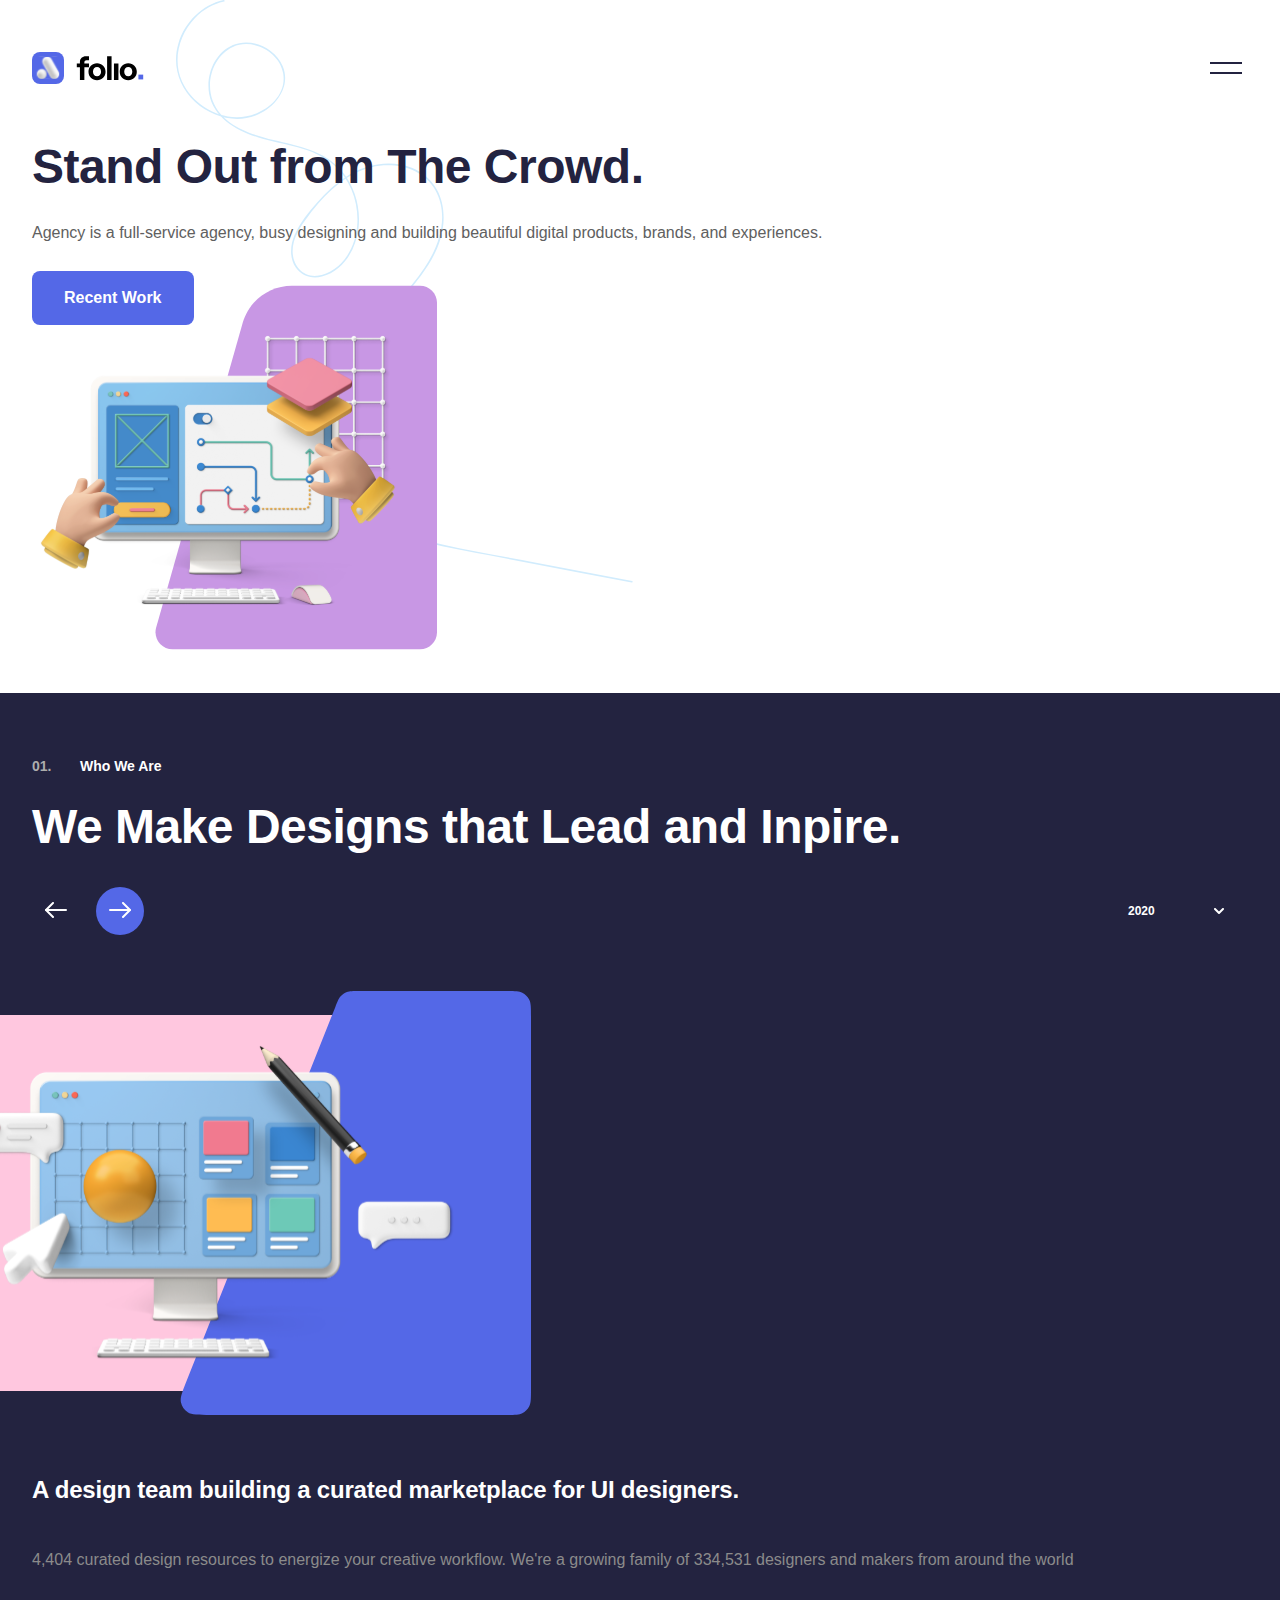
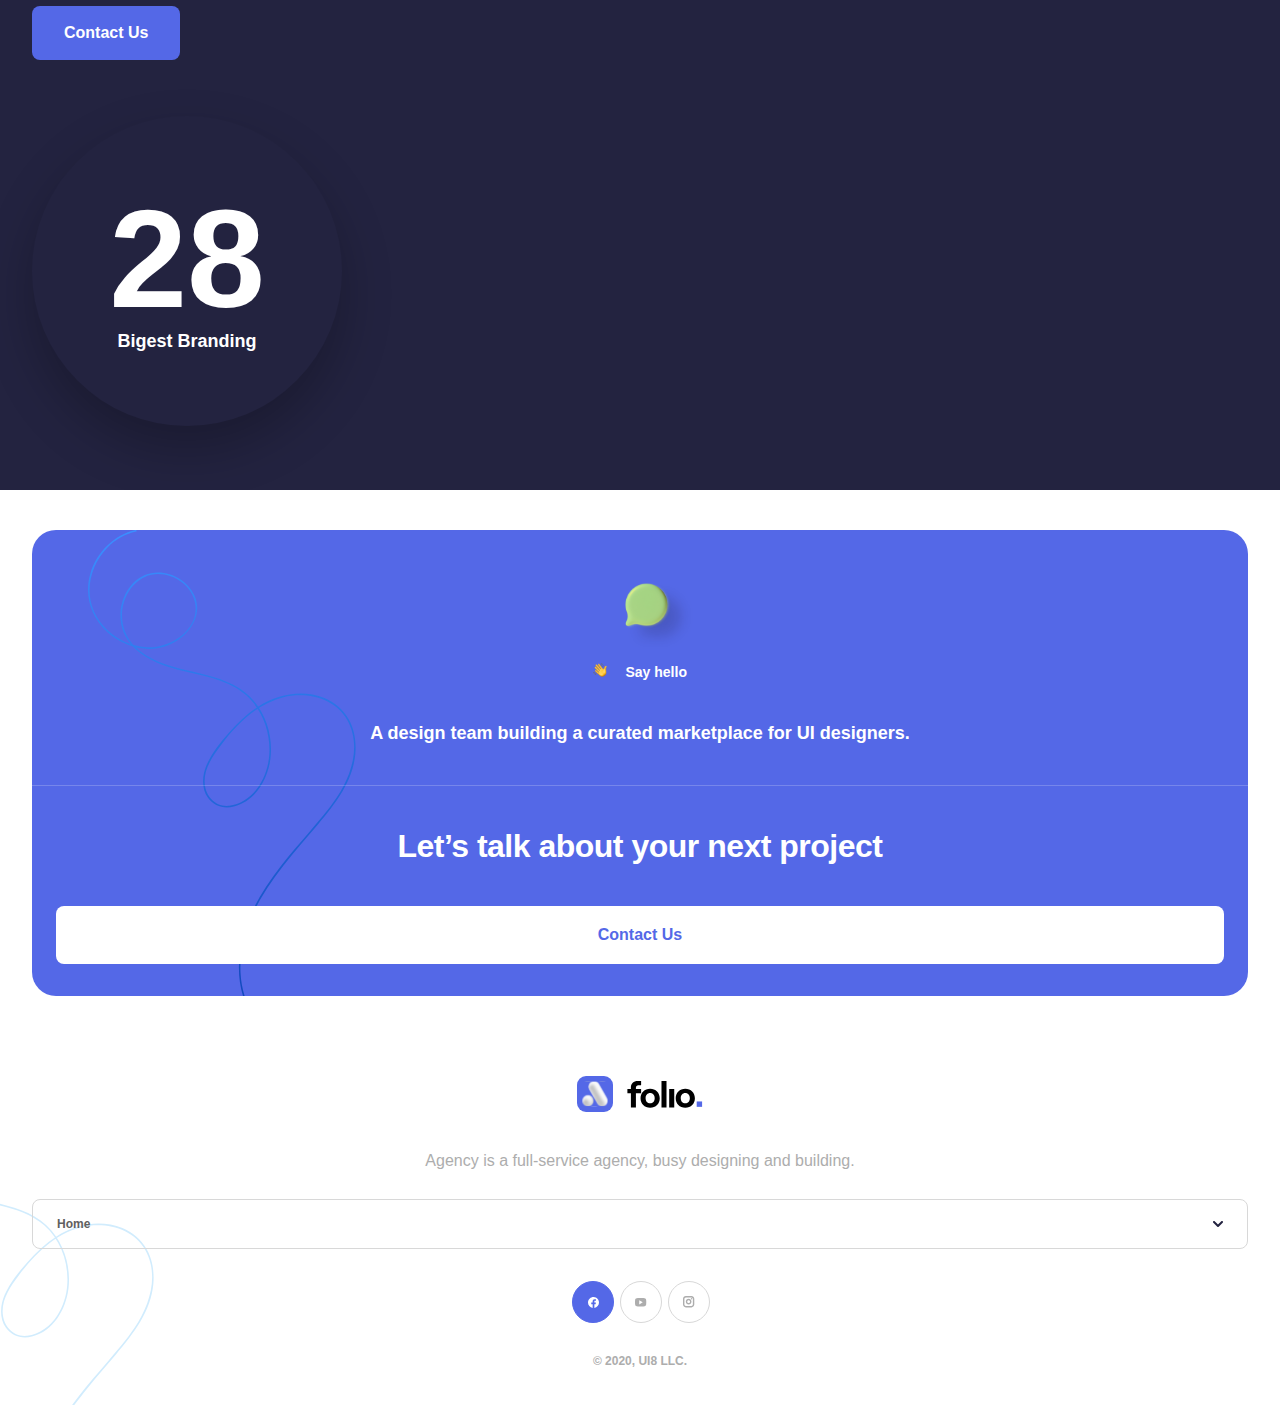
==== index.html @ a5c80059 "add navigation to page work" ====
<!DOCTYPE html>
<html lang="pt-br">
<head>
  <meta charset="UTF-8">
  <meta http-equiv="X-UA-Compatible" content="IE=edge">
  <meta name="viewport" content="width=device-width, initial-scale=1.0">

  <!-- Font -->
  <link rel="stylesheet" href="https://fonts.cdnfonts.com/css/sf-pro-display">

  <title>Folio Agency</title>
  <link rel="shortcut icon" href="./imgs/favicon.png" type="image/x-icon">

  <!-- Styles -->
  <link rel="stylesheet" href="./styles/reset.css">
  <link rel="stylesheet" href="./styles/styles.css">
</head>
<body>
  <section class="hero">
    <header class="header">
      <a href="./" class="header__link">
        <img src="./imgs/logo-light-mode.svg" alt="Logo Folio Agency" class="header__logo">
      </a>
      <button type="button" class="header__button js-toggle-menu-button">
        <img src="./imgs/menu.svg" alt="Menu icon" class="header__icon header__icon--hamburger">
      </button>
    </header>

    <nav class="menu js-menu">
      <header class="header">
        <a href="./" class="header__link">
          <img src="./imgs/logo-dark-mode.svg" alt="Logo Folio Agency Dark Mode" class="header__logo">
        </a>
        <button type="button" class="header__button js-toggle-menu-button">
          <img src="./imgs/close.svg" alt="Close menu" class="header__icon header__icon--close">
        </button>
      </header>

      <ul class="menu__list">
        <li class="menu__item"><a href="./work.html" class="menu__link menu__link--active">Work</a></li>
        <li class="menu__item"><a href="./about.html" class="menu__link">About</a></li>
        <li class="menu__item"><a href="#" class="menu__link">Services</a></li>
        <li class="menu__item"><a href="./cta.html" class="menu__link">Jobs</a></li>
      </ul>

      <ul class="social-media social-media--menu">
        <li class="social-media__item social-media__item--menu social-media--facebook">
          <a href="https://pt-br.facebook.com/" class="social-media__link">
            <img src="./imgs/facebook.svg" alt="Facebook" class="social-media__image">
          </a>
        </li>
        <li class="social-media__item social-media__item--menu social-media--youtube">
          <a href="https://www.youtube.com/" class="social-media__link">
            <img src="./imgs/youtube.svg" alt="Youtube" class="social-media__image">
          </a>
        </li>
        <li class="social-media__item social-media__item--menu social-media--instagram">
          <a href="https://www.instagram.com/" class="social-media__link">
            <img src="./imgs/instagram.svg" alt="Instagram" class="social-media__image">
          </a>
        </li>
      </ul>
    </nav>

    <div class="container">
      <h1 class="summary__title">Stand Out from The Crowd.</h1>

      <p class="summary__text mb-24">Agency is a full-service agency, busy designing and building beautiful digital products, brands, and experiences.</p>

      <a href="#" class="button">Recent Work</a>
    </div>

    <img src="./imgs/hero-graphic.svg" alt="Hero Graphic" class="hero__image">
  </section>

  <section class="about">
    <div class="container">
      <div class="summary__tag">
        <span class="summary__tag-number summary__tag-number--dark-mode">01.</span>
        <span class="summary__tag-text summary__tag-text--dark-mode">Who We Are</span>
      </div>

      <div class="summary__title summary__title--dark-mode mb-32">We Make Designs that Lead and Inpire.</div>

      <div class="about__navigation">
        <button class="about__button about__button--transparent">
          <img src="./imgs/arrow-left.svg" alt="Previous" class="about__button-img">
        </button>
        <button class="about__button about__button--primary">
          <img src="./imgs/arrow-right.svg" alt="Next" class="about__button-img">
        </button>

        <div class="select select--about">
          <span class="select__label select__label--about">2020</span>
          <img src="./imgs/dropdown.svg" alt="Dropdown" class="select__icon">
        </div>
      </div>
    </div>

    <img src="./imgs/who-we-are.svg" alt="Who We Are" class="about__image">

    <div class="container">
      <h6 class="about__heading">A design team building a curated marketplace for UI designers.</h6>

      <p class="about__text">4,404 curated design resources to energize your creative workflow. We're a growing family of 334,531 designers and makers from around the world</p>

      <a href="#" class="button">Contact Us</a>

      <div class="about__branding">
        <p class="about__branding-number">28</p>
        <p class="about__branding-text">Bigest Branding</p>
      </div>
    </div>
  </section>

  <footer class="footer">
    <div class="footer__card">
      <img src="./imgs/speech-bubble.svg" alt="Speech baloon" class="footer__speech">

      <p class="footer__greeting">
        <img src="./imgs/wave-hand.svg" alt="Say hello" class="footer__greeting-img">
        <span class="footer__greeting-text">Say hello</span>
      </p>

      <p class="footer__info">A design team building a curated marketplace for UI designers.</p>

      <h2 class="footer__invite">Let’s talk about your next project</h2>

      <div class="footer__card-container">
        <a href="#" class="footer__button">Contact Us</a>
      </div>
    </div>

    <div class="footer__container">
      <img src="./imgs/logo-light-mode.svg" alt="Logo Folio Agency" class="footer__image">

      <p class="footer__text">Agency is a full-service agency, busy designing and building.</p>

      <div class="select">
        <span class="select__label">Home</span>
        <img src="./imgs/dropdown-dark.svg" alt="Dropdown" class="select__icon">
      </div>

      <ul class="social-media social-media--footer">
        <li class="social-media__item social-media__item--footer social-media--facebook">
          <a href="https://pt-br.facebook.com/" class="social-media__link social-media__link--primary">
            <img src="./imgs/facebook.svg" alt="Facebook" class="social-media__image">
          </a>
        </li>
        <li class="social-media__item social-media__item--footer social-media--youtube">
          <a href="https://www.youtube.com/" class="social-media__link">
            <img src="./imgs/youtube.svg" alt="Youtube" class="social-media__image">
          </a>
        </li>
        <li class="social-media__item social-media__item--footer social-media--instagram">
          <a href="https://www.instagram.com/" class="social-media__link">
            <img src="./imgs/instagram.svg" alt="Instagram" class="social-media__image">
          </a>
        </li>
      </ul>
    </div>

    <p class="footer__copyright">© 2020, UI8 LLC.</p>
  </footer>

  <script src="./js/index.js"></script>
</body>
</html>
---- styles/styles.css ----
html {
  box-sizing: border-box;
}

body {
  font-family: "SF Pro Display", sans-serif;
}

.header {
  display: flex;
  justify-content: space-between;
  align-items: center;
  padding: 52px 32px;
}
.header__logo {
  height: 32px;
  cursor: pointer;
}
.header__button {
  background-color: transparent;
  border: none;
}
.header__icon {
  cursor: pointer;
}
.header__icon--hamburger {
  width: 32px;
}
.header__icon--close {
  width: 24px;
}

.menu {
  position: fixed;
  top: 0;
  left: -100vw;
  z-index: 100;
  width: 100%;
  min-height: 100vh;
  background-color: #232340;
  background-image: url(../../imgs/line-menu.svg);
  background-repeat: no-repeat;
  background-position-x: 94px;
}
.menu--active {
  left: 0;
}
.menu__list {
  margin: 138px 32px 0;
}
.menu__item {
  margin-bottom: 40px;
}
.menu__item:last-of-type {
  margin-bottom: 0;
}
.menu__link {
  font-style: normal;
  font-weight: 700;
  font-size: 2rem;
  line-height: 2.5rem;
  letter-spacing: -0.03125rem;
  color: #595976;
  text-decoration: none;
}
.menu__link--active {
  color: #FFFFFF;
}

.hero {
  background-image: url(../../imgs/line.svg);
  background-repeat: no-repeat;
  background-position-x: 176px;
  overflow-x: hidden;
}
.hero__image {
  position: relative;
  top: -40px;
  left: 40px;
}

.about {
  background-color: #232340;
  overflow-x: hidden;
  padding: 64px 0;
}
.about__navigation {
  display: grid;
  grid-template-columns: 48px 48px 1fr;
  align-items: center;
  gap: 16px;
}
.about__button {
  border: none;
  border-radius: 50%;
  height: 48px;
  width: 48px;
}
.about__button--transparent {
  background-color: transparent;
}
.about__button--primary {
  background-color: #5468E7;
}
.about__image {
  position: relative;
  top: 0;
  left: -115px;
  height: 424px;
  margin: 56px 0;
}
.about__heading {
  font-style: normal;
  font-weight: 700;
  font-size: 1.5rem;
  line-height: 2rem;
  letter-spacing: -0.0125rem;
  color: #FFFFFF;
  margin-bottom: 40px;
}
.about__text {
  font-style: normal;
  font-weight: 400;
  font-size: 1rem;
  line-height: 1.75rem;
  color: #8B8B8B;
  margin-bottom: 32px;
}
.about__branding {
  display: flex;
  flex-direction: column;
  align-items: center;
  justify-content: center;
  width: 310px;
  height: 310px;
  box-shadow: 0px 23px 51px rgba(0, 0, 0, 0.242297);
  border-radius: 50%;
  margin-top: 56px;
}
.about__branding-number {
  color: #FFFFFF;
  font-size: 8.75rem;
  font-weight: 600;
}
.about__branding-text {
  font-style: normal;
  font-weight: 600;
  font-size: 1.125rem;
  line-height: 1.5rem;
  color: #FFFFFF;
}

.select {
  padding: 16px 24px;
  display: flex;
  justify-content: space-between;
  background-color: transparent;
  border-radius: 8px;
  border: 1px solid #D8D8D8;
}
.select--about {
  justify-self: end;
  border: none;
  width: 144px;
  box-sizing: border-box;
}
.select__label {
  font-style: normal;
  font-weight: 600;
  font-size: 0.75rem;
  line-height: 1rem;
  color: #606060;
}
.select__label--about {
  color: #FFFFFF;
}
.select__icon {
  width: 0.625rem;
}

.button {
  font-style: normal;
  font-weight: 700;
  font-size: 1rem;
  line-height: 1.375rem;
  color: #FFFFFF;
  display: inline-block;
  text-decoration: none;
  padding: 1rem 2rem;
  border-radius: 8px;
  background-color: #5468E7;
  cursor: pointer;
}
.button--white {
  color: #5468E7;
  background-color: #FFFFFF;
}
.button--above {
  position: relative;
  z-index: 10;
}
.button--large {
  width: 100%;
  box-sizing: border-box;
}

.footer {
  margin-top: 40px;
  padding-bottom: 36px;
  background-image: url(../../imgs/line.svg);
  background-repeat: no-repeat;
  background-position-y: 530px;
  background-position-x: -114px;
}
.footer__card {
  padding-top: 50px;
  padding-bottom: 32px;
  margin: 0 32px;
  border-radius: 24px;
  background-color: #5468E7;
  background-image: url(../../imgs/line-footer.svg);
  background-repeat: no-repeat;
  background-position-x: 56px;
  text-align: center;
}
.footer__card-container {
  padding: 0 24px;
}
.footer__speech {
  position: relative;
  left: 20px;
  margin-bottom: 6px;
}
.footer__greeting-img {
  width: 0.875rem;
  margin-right: 0.875rem;
}
.footer__greeting-text {
  font-style: normal;
  font-weight: 600;
  font-size: 0.875rem;
  line-height: 1.125rem;
  color: #FFFFFF;
}
.footer__info {
  font-style: normal;
  font-weight: 600;
  font-size: 1.125rem;
  line-height: 1.5rem;
  color: #FFFFFF;
  padding: 40px;
  border-bottom: 1px solid rgba(255, 255, 255, 0.2);
}
.footer__invite {
  font-style: normal;
  font-weight: 700;
  font-size: 2rem;
  line-height: 2.5rem;
  letter-spacing: -0.03125rem;
  color: #FFFFFF;
  margin: 40px 0;
  padding: 0 24px;
}
.footer__button {
  font-style: normal;
  font-weight: 700;
  font-size: 1rem;
  line-height: 1.375rem;
  color: #5468E7;
  text-decoration: none;
  background-color: #FFFFFF;
  border-radius: 8px;
  padding: 18px 0;
  display: block;
}
.footer__container {
  padding: 0 32px;
  text-align: center;
  margin-top: 80px;
}
.footer__image {
  height: 36px;
}
.footer__text {
  font-style: normal;
  font-weight: 400;
  font-size: 1rem;
  line-height: 1.75rem;
  color: #ADADAD;
  margin-top: 32px;
  margin-bottom: 24px;
}
.footer__copyright {
  font-style: normal;
  font-weight: 600;
  font-size: 0.75rem;
  line-height: 1rem;
  color: #ADADAD;
  margin-top: 32px;
  text-align: center;
}

.social-media {
  display: flex;
}
.social-media--menu {
  margin-left: 46px;
  margin-top: 146px;
  margin-bottom: 52px;
}
.social-media--footer {
  align-items: center;
  justify-content: center;
  margin-top: 32px;
}
.social-media__item {
  width: 2.5rem;
  height: 2.5rem;
}
.social-media__item--menu {
  margin-right: 32px;
}
.social-media__item--menu:last-of-type {
  margin-right: 0;
}
.social-media__item--footer {
  margin-right: 8px;
}
.social-media__item--footer:last-of-type {
  margin-right: 0;
}
.social-media__link {
  display: flex;
  align-items: center;
  justify-content: center;
  width: 100%;
  height: 100%;
  border: 1px solid #D8D8D8;
  border-radius: 50%;
}
.social-media__link--primary {
  border: 1px solid #5468E7;
  background-color: #5468E7;
}

.cta {
  overflow: hidden;
  position: relative;
  padding-bottom: 48px;
}
.cta__container {
  background-color: #5468E7;
  margin: 0 32px;
  border-radius: 28px;
  padding-top: 64px;
  padding-left: 40px;
  height: 930px;
  box-sizing: border-box;
}
.cta__image {
  position: absolute;
  z-index: 0;
  top: 250px;
  left: -88px;
}

.jobs {
  background: linear-gradient(360deg, rgba(255, 255, 255, 0.0001) 0%, rgba(237, 229, 240, 0.504289) 100%);
  position: relative;
  overflow: hidden;
}
.jobs::before {
  content: url(../../imgs/line-jobs.svg);
  position: absolute;
  z-index: -1;
  top: 0;
  left: 162px;
}
.jobs__card-list {
  display: grid;
  grid-template-columns: 1fr;
  gap: 16px;
  margin-top: 48px;
  padding-bottom: 56px;
  position: relative;
  z-index: 1;
}
.jobs__card-item {
  background: #FFFFFF;
  border-radius: 24px;
  margin: 0 32px;
  padding: 45px 40px;
  box-shadow: -4px 16px 46px 5px #EDEDED;
}
.jobs__card-item--highlight {
  background-color: #232340;
  margin-right: 0;
  border-radius: 24px 0 0 24px;
  display: grid;
  grid-template-columns: 1fr 64px;
  grid-template-rows: auto auto 1fr;
  padding-bottom: 12px;
  padding-top: 12px;
}
.jobs__card-title {
  font-style: normal;
  font-weight: 700;
  font-size: 1.5rem;
  line-height: 2rem;
  letter-spacing: -0.0125rem;
  color: #232340;
}
.jobs__card-title--highlight {
  color: #FFFFFF;
  margin-top: 33px;
}
.jobs__card-description {
  font-style: normal;
  font-weight: 400;
  font-size: 1rem;
  line-height: 1.75rem;
  color: #606060;
  margin-bottom: 10px;
}
.jobs__card-description--highlight {
  color: #8B8B8B;
}
.jobs__card-notification {
  font-style: normal;
  font-weight: 600;
  font-size: 0.875rem;
  line-height: 1.125rem;
  color: #FFFFFF;
  background-image: linear-gradient(180deg, #3A8FFF 0%, #0837AE 100%);
  display: inline-flex;
  width: 1.5rem;
  height: 1.5rem;
  border-radius: 50%;
  justify-content: center;
  align-items: center;
  margin-left: 15px;
}
.jobs__card-link {
  text-decoration: none;
}
.jobs__card-image {
  grid-row: 1/span 3;
  grid-column: 2;
}

.summary__title {
  font-style: normal;
  font-weight: 700;
  font-size: 3rem;
  line-height: 3.5rem;
  letter-spacing: -0.03125rem;
  color: #232340;
  margin-bottom: 24px;
}
.summary__title--dark-mode {
  color: #FFFFFF;
}
.summary__title--white {
  color: #FFFFFF;
}
.summary__text {
  font-style: normal;
  font-weight: 400;
  font-size: 1rem;
  line-height: 1.75rem;
  color: #606060;
}
.summary__tag {
  margin-bottom: 24px;
}
.summary__tag-number {
  font-style: normal;
  font-weight: 600;
  font-size: 0.875rem;
  line-height: 1.125rem;
  color: #5468E7;
  margin-right: 24px;
}
.summary__tag-number--dark-mode {
  color: #ADADAD;
}
.summary__tag-number--white {
  color: #FFFFFF;
}
.summary__tag-text {
  font-style: normal;
  font-weight: 600;
  font-size: 0.875rem;
  line-height: 1.125rem;
  color: #5468E7;
}
.summary__tag-text--dark-mode {
  color: #FFFFFF;
}
.summary__tag-text--white {
  color: #FFFFFF;
}

.projects {
  display: grid;
  grid-template-columns: 1fr;
  gap: 32px;
  margin: 56px 32px 0;
}

.project__image {
  max-width: 100%;
}
.project__image-container {
  background-color: #FFBA79;
  border-radius: 18px;
  height: 356px;
  box-sizing: border-box;
  display: flex;
  justify-content: center;
  align-items: center;
  position: relative;
}
.project__image-container--shade-3 {
  background-color: #E8BEFF;
}
.project__image-container--shade-4 {
  background-color: #FFCE79;
}
.project__image-container--shade-5 {
  background-color: #D1ECFD;
}
.project__featured {
  position: absolute;
  left: 24px;
  bottom: 24px;
  color: #FFFFFF;
  font-weight: 600;
  font-size: 0.625rem;
  line-height: 0.8125rem;
  display: inline-block;
  background-color: #908CFF;
  padding: 8px 16px;
  border-radius: 14px;
}
.project__title {
  font-style: normal;
  font-weight: 700;
  font-size: 1.5rem;
  line-height: 2rem;
  letter-spacing: -0.0125rem;
  color: #232340;
  margin-top: 24px;
}
.project__description {
  font-style: normal;
  font-weight: 400;
  font-size: 1rem;
  line-height: 1.75rem;
  color: #606060;
  width: 228px;
  margin-top: 16px;
}
.project__link {
  display: inline-flex;
  justify-content: center;
  align-items: center;
  height: 48px;
  width: 48px;
  margin-top: 24px;
  border: 2px solid #232340;
  border-radius: 50%;
}
.project__link-img {
  width: 20px;
}

.container {
  padding: 0 32px;
}

.mb-8 {
  margin-bottom: 8px;
}
.mb-24 {
  margin-bottom: 24px;
}
.mb-32 {
  margin-bottom: 32px;
}
.mt-48 {
  margin-top: 48px;
}

.z-index-1 {
  position: relative;
  z-index: 1;
}/*# sourceMappingURL=styles.css.map */
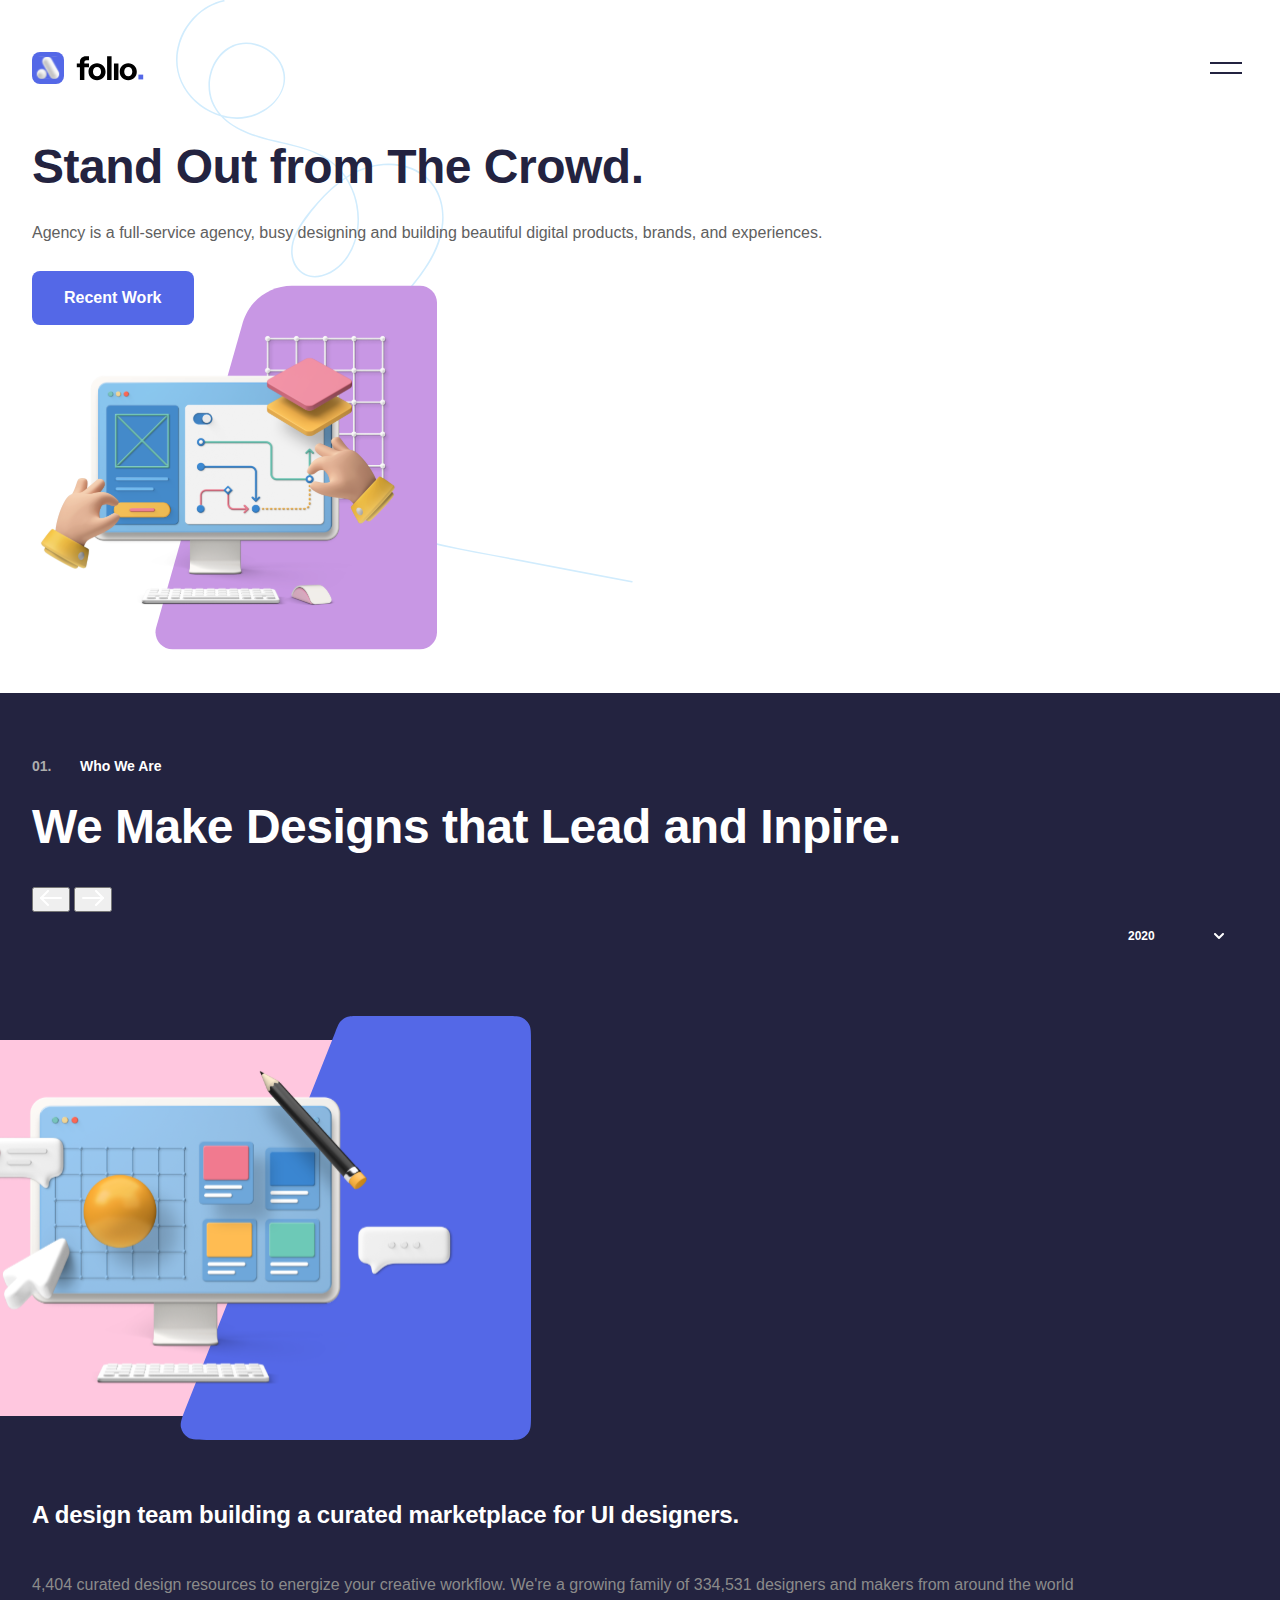
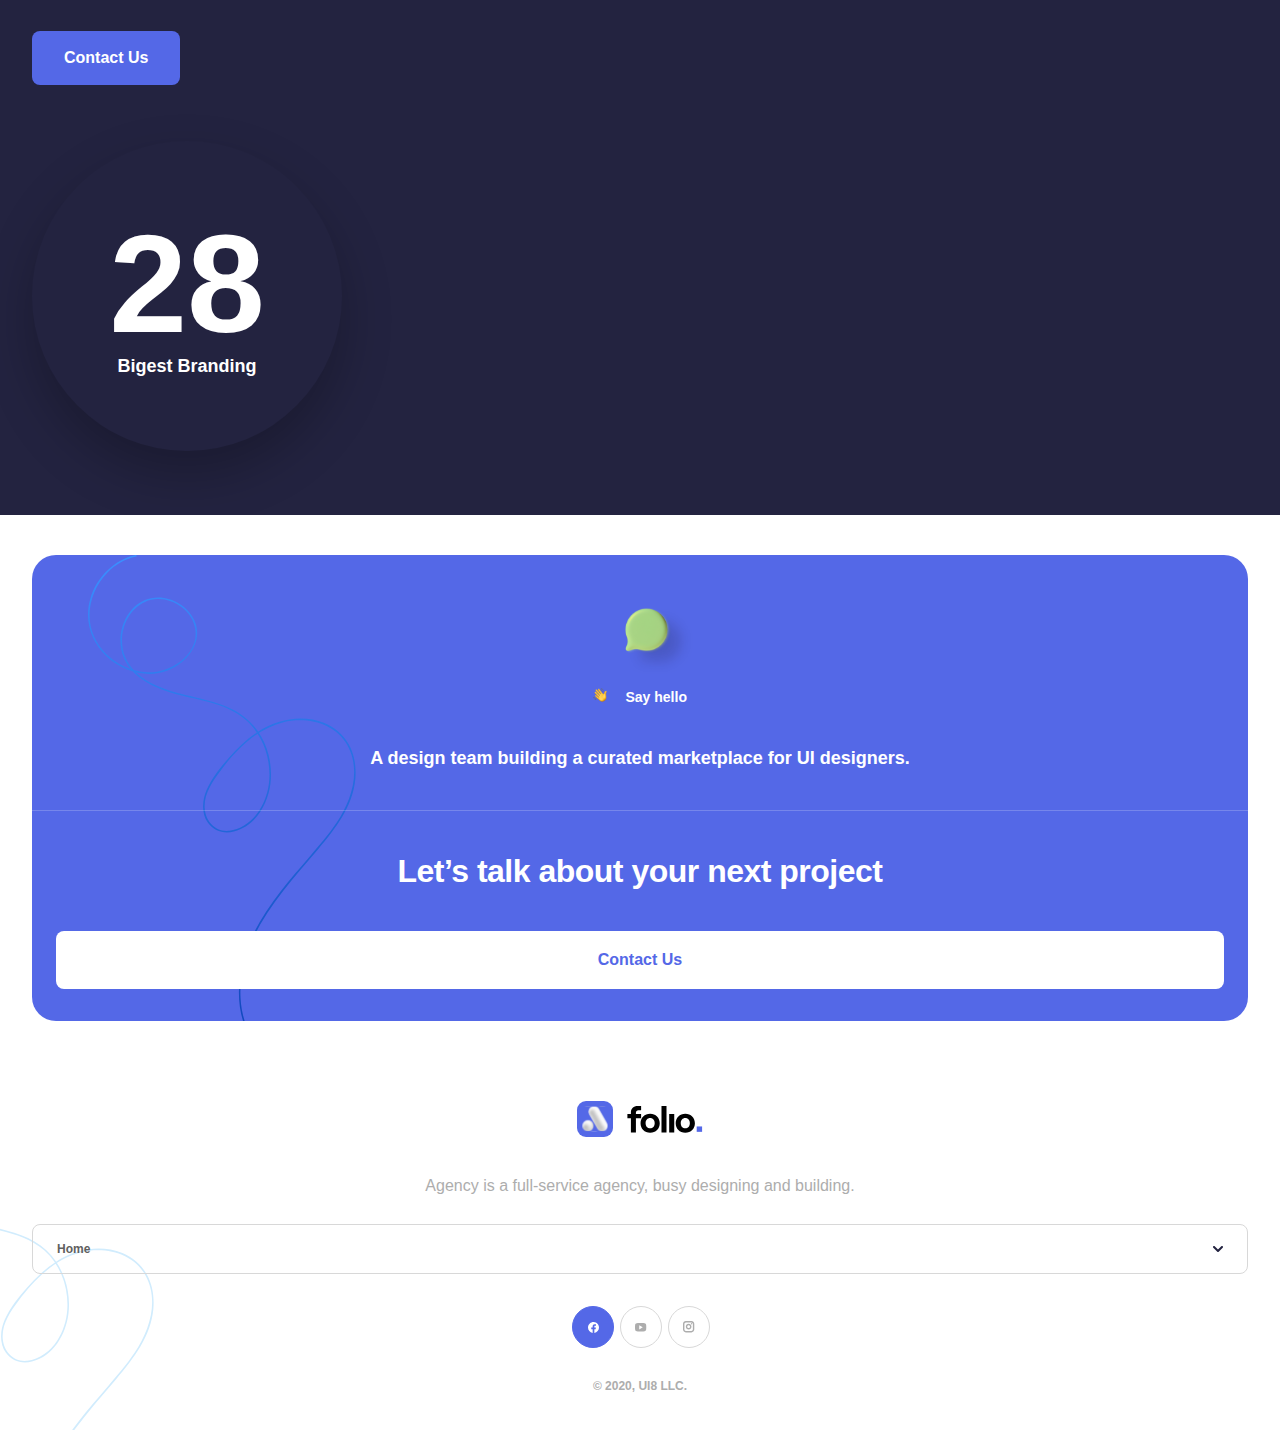
==== commit 56cb74f1: "add navigation to page services" ====
--- a/index.html
+++ b/index.html
@@ -39,7 +39,7 @@
       <ul class="menu__list">
         <li class="menu__item"><a href="./work.html" class="menu__link menu__link--active">Work</a></li>
         <li class="menu__item"><a href="./about.html" class="menu__link">About</a></li>
-        <li class="menu__item"><a href="#" class="menu__link">Services</a></li>
+        <li class="menu__item"><a href="./services.html" class="menu__link">Services</a></li>
         <li class="menu__item"><a href="./cta.html" class="menu__link">Jobs</a></li>
       </ul>
 
--- a/styles/styles.css
+++ b/styles/styles.css
@@ -84,24 +84,6 @@
   overflow-x: hidden;
   padding: 64px 0;
 }
-.about__navigation {
-  display: grid;
-  grid-template-columns: 48px 48px 1fr;
-  align-items: center;
-  gap: 16px;
-}
-.about__button {
-  border: none;
-  border-radius: 50%;
-  height: 48px;
-  width: 48px;
-}
-.about__button--transparent {
-  background-color: transparent;
-}
-.about__button--primary {
-  background-color: #5468E7;
-}
 .about__image {
   position: relative;
   top: 0;
@@ -463,6 +445,15 @@
 .summary__title--white {
   color: #FFFFFF;
 }
+.summary__title--small {
+  font-style: normal;
+  font-weight: 700;
+  font-size: 1.5rem;
+  line-height: 2rem;
+  letter-spacing: -0.0125rem;
+  color: #232340;
+  width: 228px;
+}
 .summary__text {
   font-style: normal;
   font-weight: 400;
@@ -499,6 +490,9 @@
 }
 .summary__tag-text--white {
   color: #FFFFFF;
+}
+.summary__tag-text--dark {
+  color: #232340;
 }
 
 .projects {
@@ -575,6 +569,124 @@
   width: 20px;
 }
 
+.service {
+  background: linear-gradient(360deg, rgba(255, 255, 255, 0.0001) 0%, rgba(237, 229, 240, 0.504289) 100%);
+}
+.service__line {
+  background: url(../../imgs/line-services.svg);
+  position: absolute;
+  top: 976px;
+  left: 0;
+  width: 100%;
+  height: 560px;
+  z-index: -1;
+}
+.service__line-2 {
+  background: url(../../imgs/line-services-2.svg);
+  position: absolute;
+  top: 1836px;
+  left: -53px;
+  width: 100%;
+  height: 560px;
+  z-index: -1;
+}
+.service__list {
+  display: grid;
+  grid-template-columns: 1fr;
+  gap: 24px;
+}
+.service__item {
+  display: flex;
+  align-items: center;
+  justify-content: center;
+  background-color: #FFFFFF;
+  box-shadow: 0 8px rgba(255, 255, 255, 0.5), -4px 16px 46px 5px #EDEDED;
+  border-radius: 32px;
+  box-sizing: border-box;
+  padding: 48px 0;
+}
+.service__item--highlight {
+  background-color: #5468E7;
+  box-shadow: none;
+}
+.service__name {
+  margin-left: 24px;
+  font-style: normal;
+  font-weight: 600;
+  font-size: 1.125rem;
+  line-height: 1.5rem;
+  color: #5468E7;
+}
+.service__name--highlight {
+  color: #FFFFFF;
+}
+
+.successfull__number {
+  font-style: normal;
+  font-weight: 600;
+  font-size: 8.75rem;
+  line-height: 10.4375rem;
+  color: #5468E7;
+}
+.successfull__text {
+  font-style: normal;
+  font-weight: 600;
+  font-size: 1.125rem;
+  line-height: 1.5rem;
+  color: #232340;
+  display: flex;
+  align-items: center;
+}
+.successfull__emoji {
+  margin-right: 16px;
+  font-size: 1.125rem;
+}
+
+.navigation {
+  display: grid;
+  grid-template-columns: 48px 48px 1fr;
+  align-items: center;
+  gap: 16px;
+}
+.navigation__button {
+  border: none;
+  border-radius: 50%;
+  height: 48px;
+  width: 48px;
+}
+.navigation__button--transparent {
+  background-color: transparent;
+}
+.navigation__button--primary {
+  background-color: #5468E7;
+}
+
+.carousel {
+  width: 100%;
+}
+.carousel__navigation {
+  display: flex;
+  align-items: center;
+  justify-content: center;
+  margin: 48px 0;
+}
+.carousel__link {
+  background-color: #FFFFFF;
+  box-shadow: 0px 1px 3px rgba(0, 0, 0, 0.30171);
+  width: 6px;
+  height: 6px;
+  margin-right: 24px;
+  cursor: pointer;
+  border-radius: 50%;
+}
+.carousel__link--active {
+  background: linear-gradient(180deg, #3A8FFF 0%, #0837AE 100%);
+  box-shadow: none;
+}
+.carousel__link:last-of-type {
+  margin-right: 0;
+}
+
 .container {
   padding: 0 32px;
 }
@@ -588,9 +700,15 @@
 .mb-32 {
   margin-bottom: 32px;
 }
+.mt-36 {
+  margin-top: 36px;
+}
 .mt-48 {
   margin-top: 48px;
 }
+.mt-56 {
+  margin-top: 56px;
+}
 
 .z-index-1 {
   position: relative;
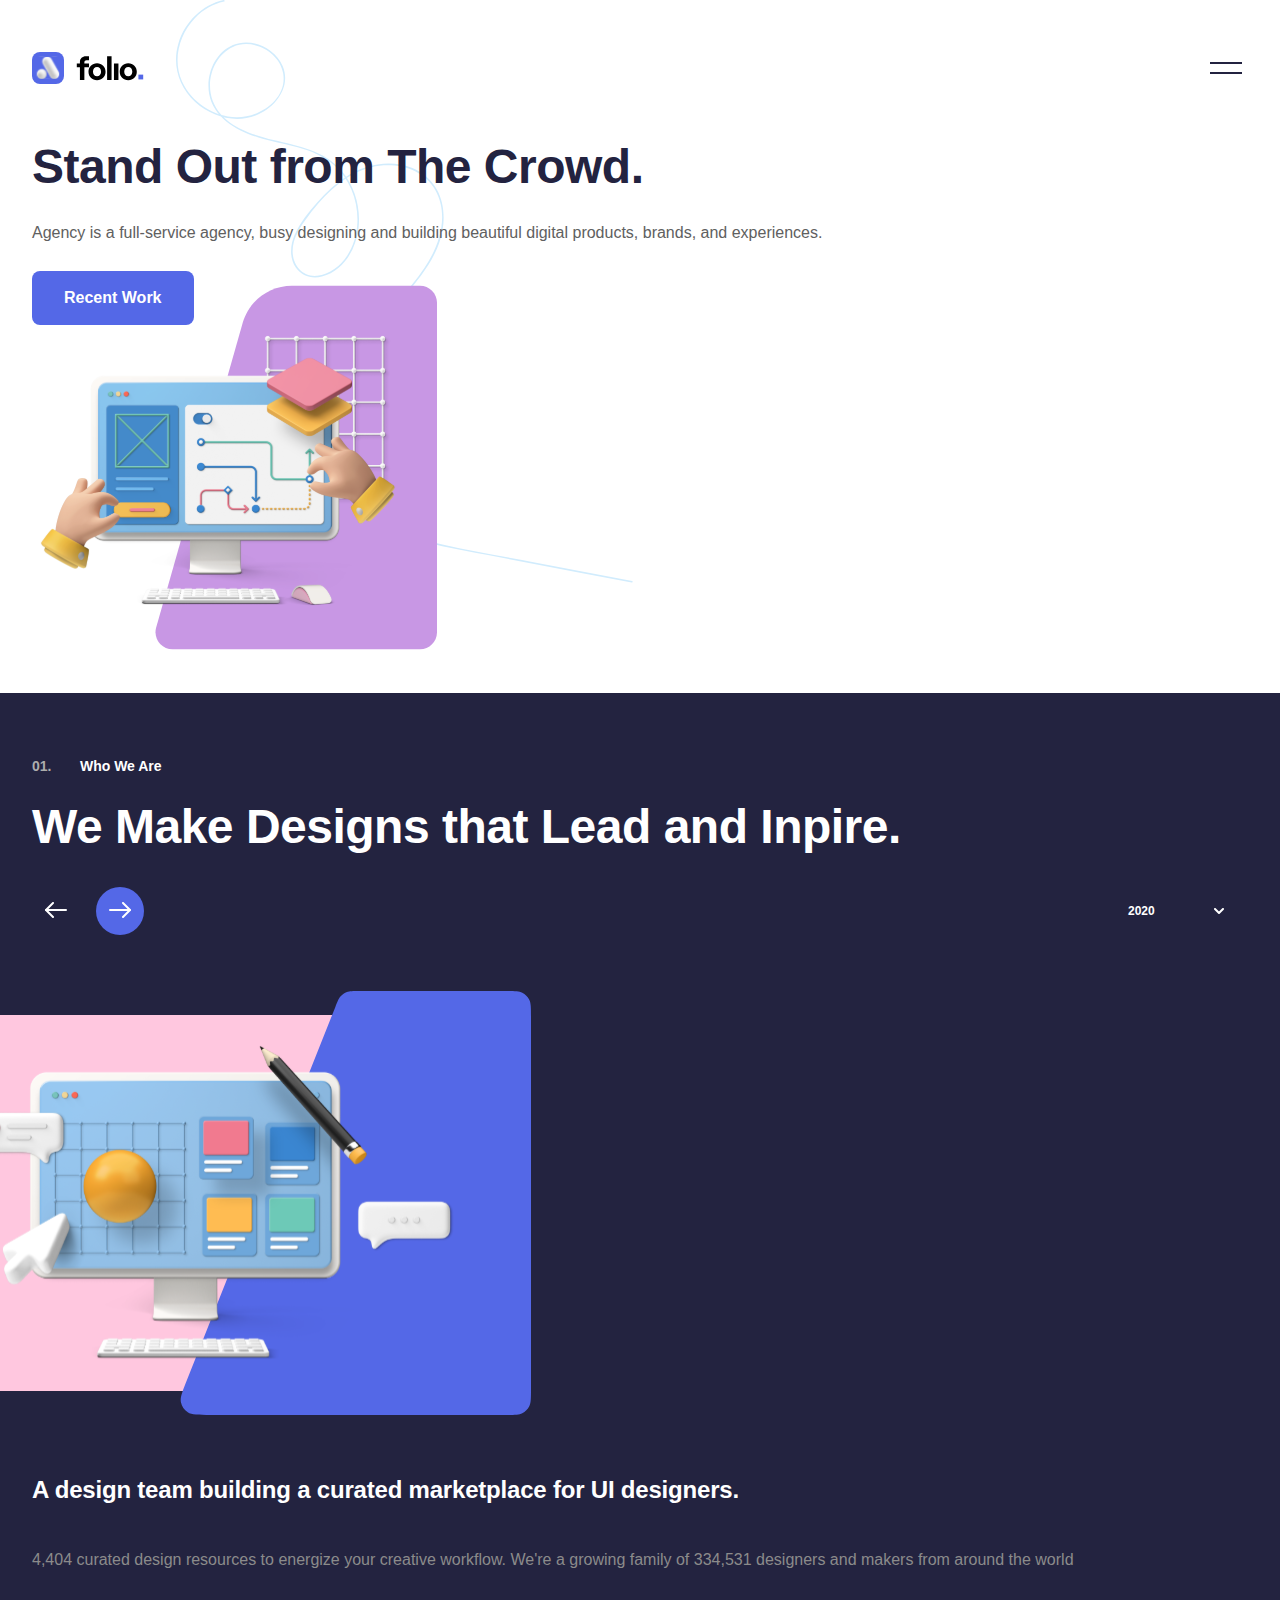
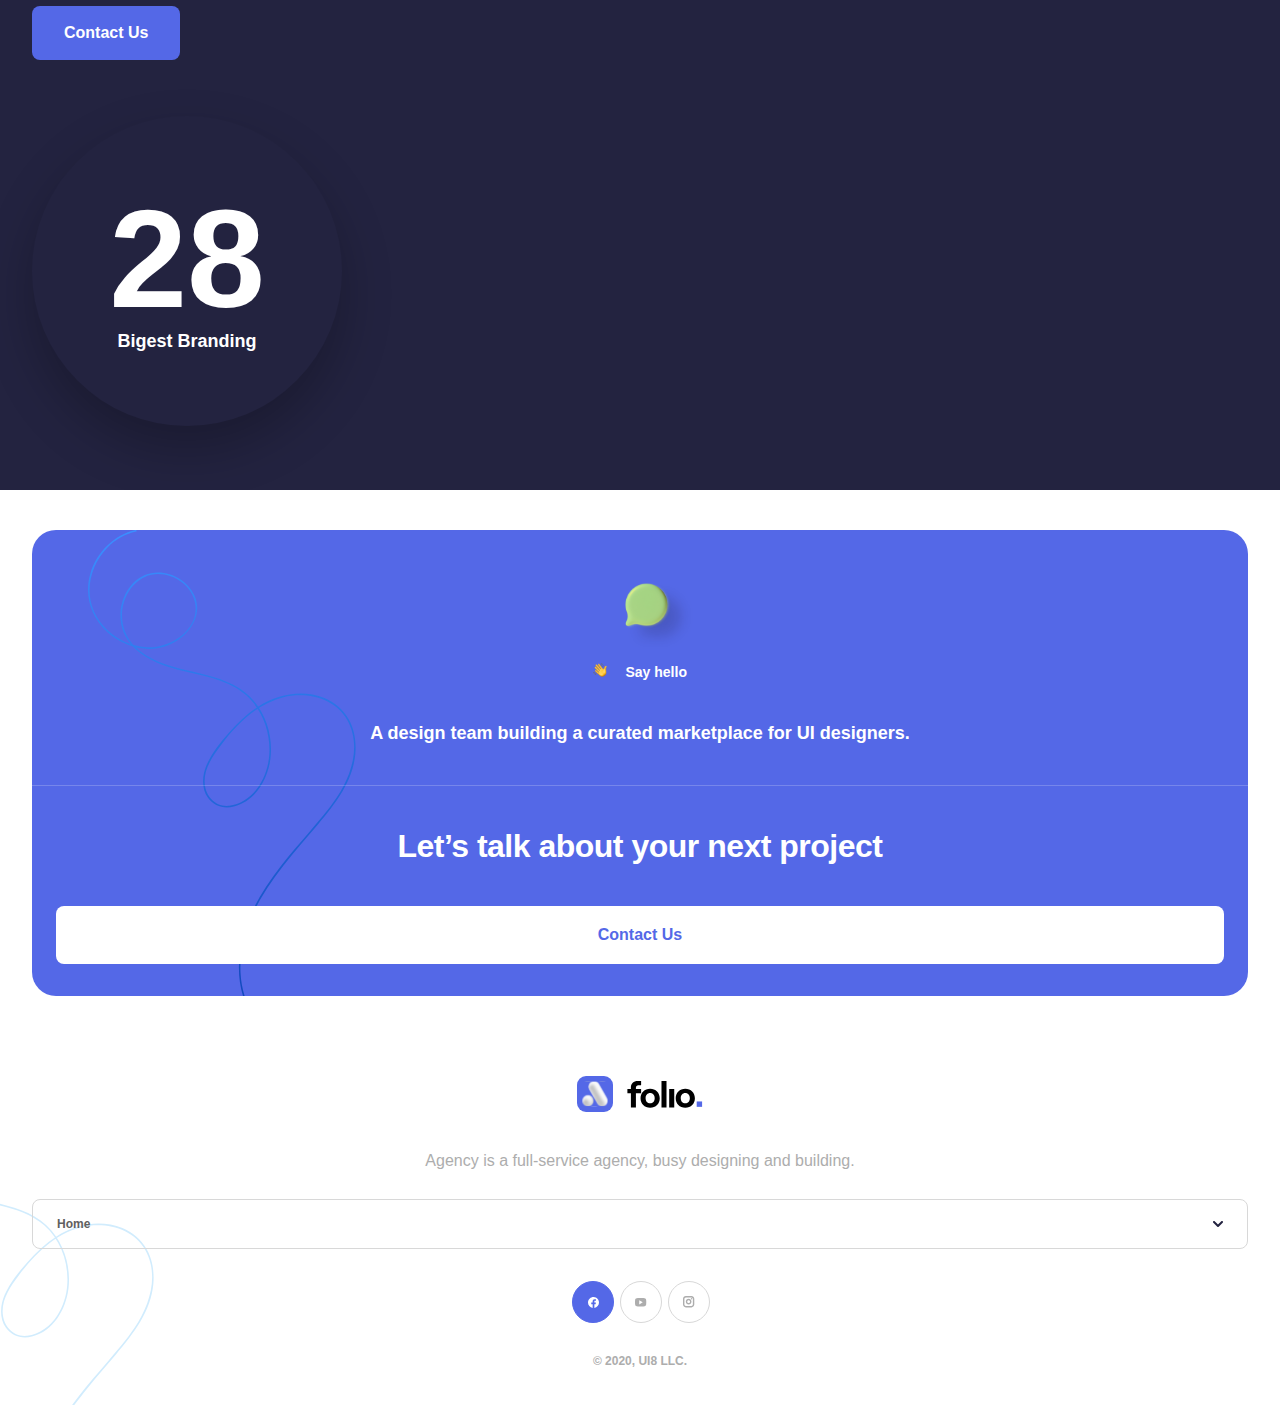
==== commit dd9cce16: "fix navigation buttons style" ====
--- a/index.html
+++ b/index.html
@@ -82,12 +82,12 @@
 
       <div class="summary__title summary__title--dark-mode mb-32">We Make Designs that Lead and Inpire.</div>
 
-      <div class="about__navigation">
-        <button class="about__button about__button--transparent">
-          <img src="./imgs/arrow-left.svg" alt="Previous" class="about__button-img">
+      <div class="navigation">
+        <button class="navigation__button navigation__button--transparent">
+          <img src="./imgs/arrow-left.svg" alt="Previous" class="navigation__button-img">
         </button>
-        <button class="about__button about__button--primary">
-          <img src="./imgs/arrow-right.svg" alt="Next" class="about__button-img">
+        <button class="navigation__button navigation__button--primary">
+          <img src="./imgs/arrow-right.svg" alt="Next" class="navigation__button-img">
         </button>
 
         <div class="select select--about">
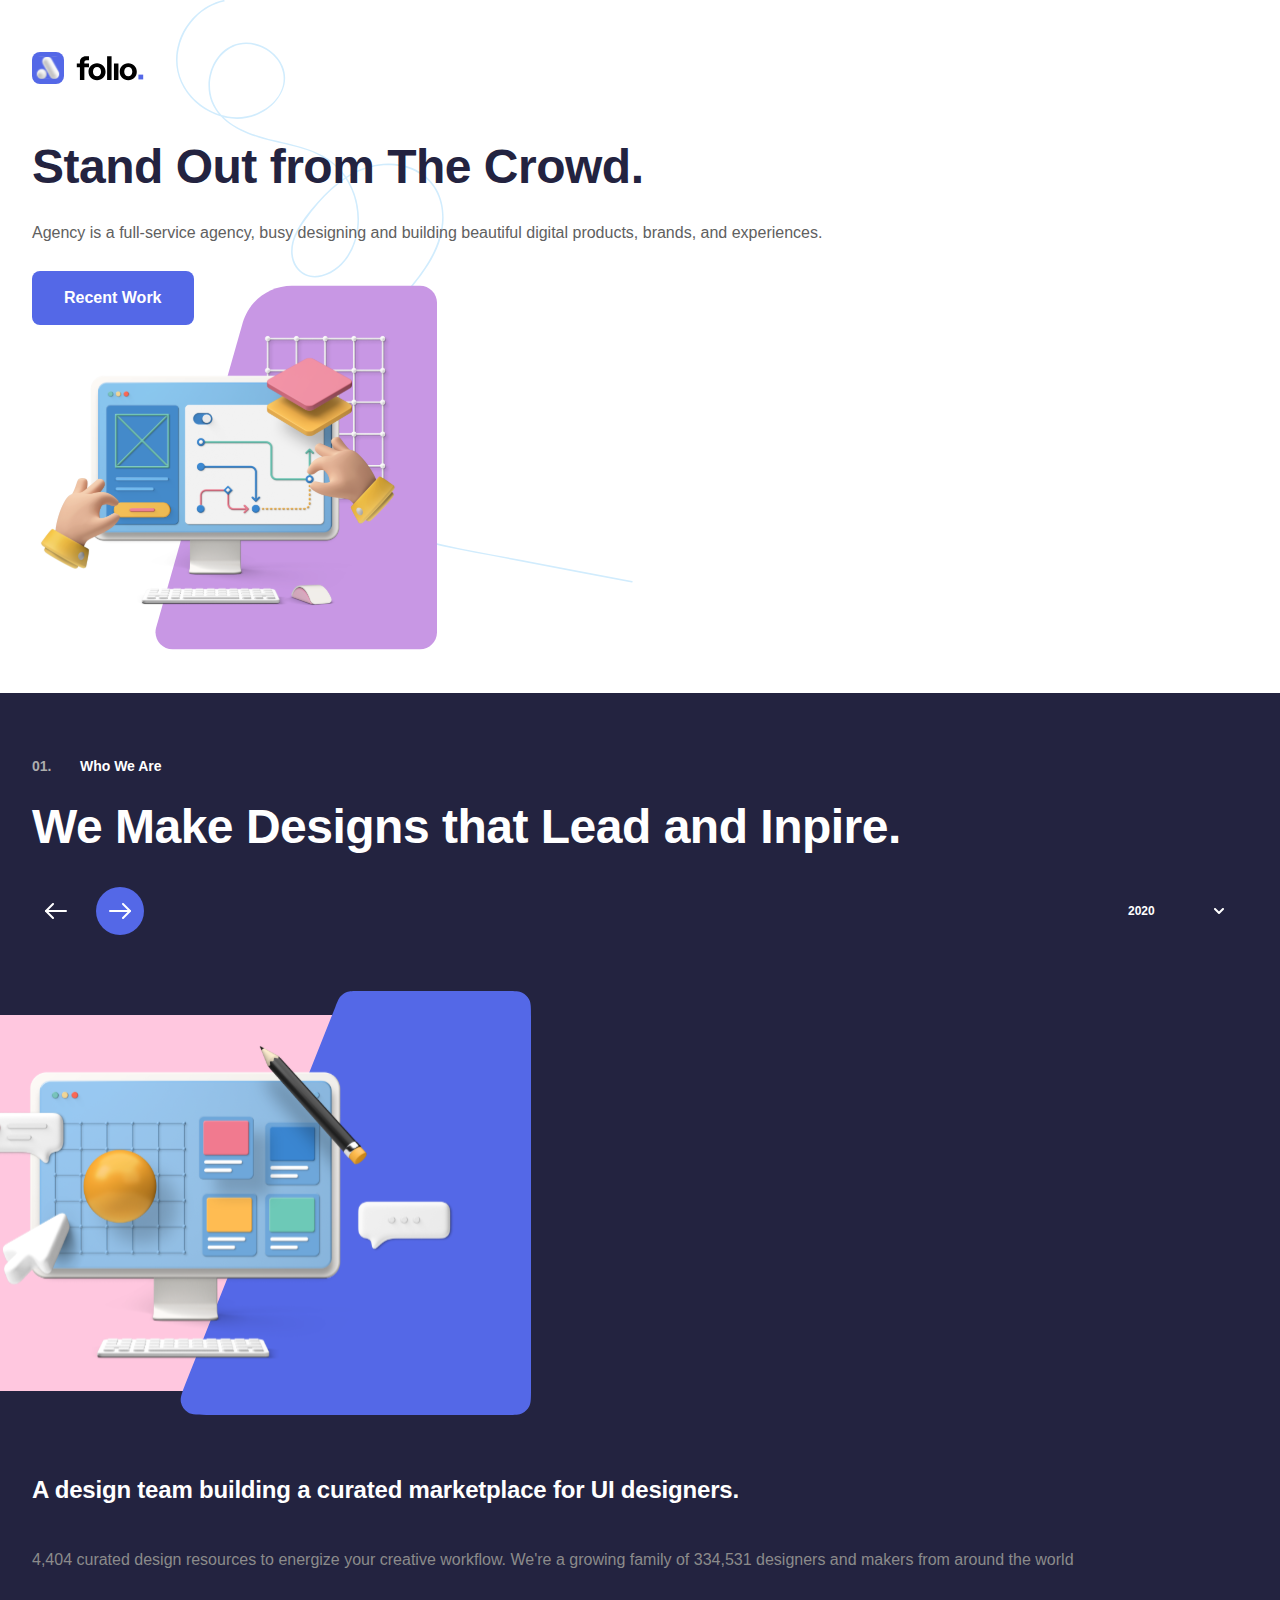
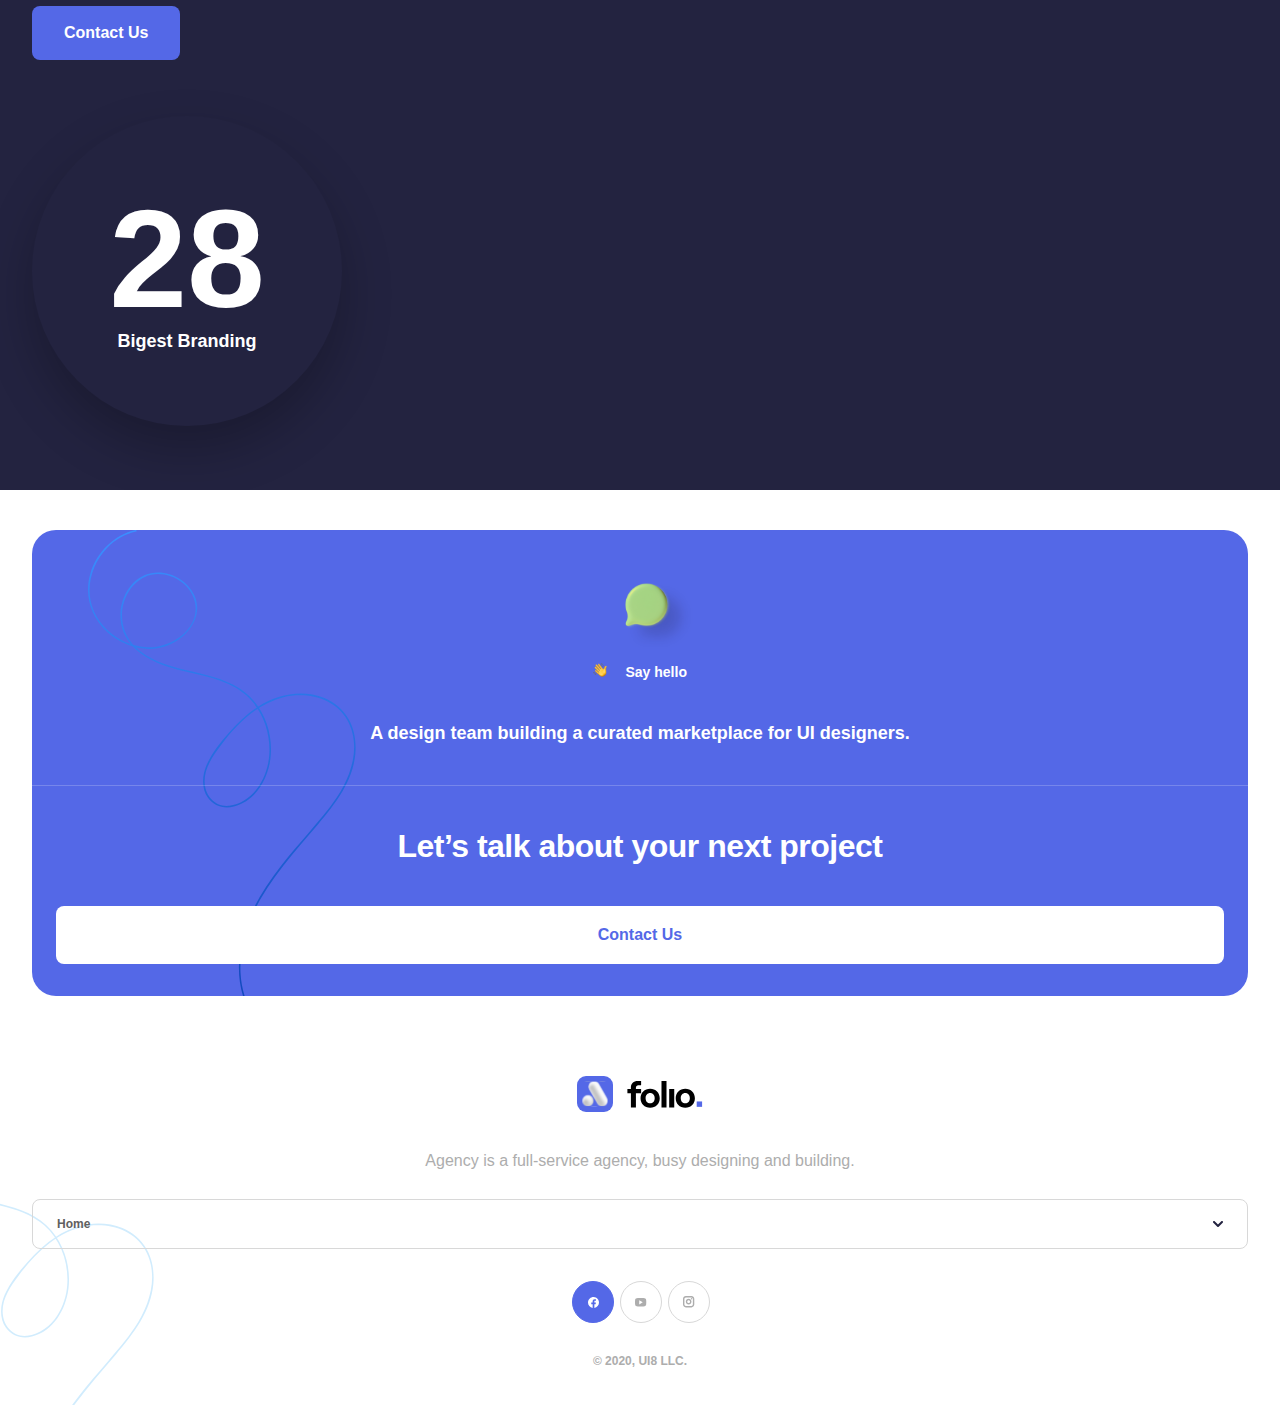
==== commit 55aeb455: "create responsive header component" ====
--- a/index.html
+++ b/index.html
@@ -18,8 +18,8 @@
 <body>
   <section class="hero">
     <header class="header">
-      <a href="./" class="header__link">
-        <img src="./imgs/logo-light-mode.svg" alt="Logo Folio Agency" class="header__logo">
+      <a href="./" class="header__logo">
+        <img src="./imgs/logo-light-mode.svg" alt="Logo Folio Agency" class="header__image">
       </a>
       <button type="button" class="header__button js-toggle-menu-button">
         <img src="./imgs/menu.svg" alt="Menu icon" class="header__icon header__icon--hamburger">
@@ -28,8 +28,8 @@
 
     <nav class="menu js-menu">
       <header class="header">
-        <a href="./" class="header__link">
-          <img src="./imgs/logo-dark-mode.svg" alt="Logo Folio Agency Dark Mode" class="header__logo">
+        <a href="./" class="header__logo">
+          <img src="./imgs/logo-dark-mode.svg" alt="Logo Folio Agency Dark Mode" class="header__image">
         </a>
         <button type="button" class="header__button js-toggle-menu-button">
           <img src="./imgs/close.svg" alt="Close menu" class="header__icon header__icon--close">
--- a/styles/styles.css
+++ b/styles/styles.css
@@ -12,7 +12,7 @@
   align-items: center;
   padding: 52px 32px;
 }
-.header__logo {
+.header__image {
   height: 32px;
   cursor: pointer;
 }
@@ -20,6 +20,11 @@
   background-color: transparent;
   border: none;
 }
+@media (min-width: 768px) {
+  .header__button {
+    display: none;
+  }
+}
 .header__icon {
   cursor: pointer;
 }
@@ -28,6 +33,61 @@
 }
 .header__icon--close {
   width: 24px;
+}
+.header__list {
+  display: none;
+}
+@media (min-width: 768px) {
+  .header__list {
+    display: flex;
+  }
+  .header__link {
+    font-style: normal;
+    font-weight: 600;
+    font-size: 1rem;
+    line-height: 1.375rem;
+    color: #8B8B8B;
+    margin-right: 28px;
+    text-decoration: none;
+  }
+  .header__link--active {
+    color: #5468E7;
+  }
+  .header__link--notification {
+    position: relative;
+  }
+  .header__link--notification::after {
+    font-style: normal;
+    font-weight: 600;
+    font-size: 0.875rem;
+    line-height: 1.125rem;
+    color: #FFFFFF;
+    content: "2";
+    display: inline-flex;
+    justify-content: center;
+    align-items: center;
+    position: relative;
+    right: -8px;
+    top: -8px;
+    background: linear-gradient(180deg, #3A8FFF 0%, #0837AE 100%);
+    border-radius: 50%;
+    width: 1.5rem;
+    height: 1.5rem;
+  }
+  .header__link--contact {
+    color: #FFFFFF;
+    padding: 16px 40px;
+    background: #232340;
+    border-radius: 8px;
+    margin: 0;
+  }
+  .header__link--contact--dark-mode {
+    color: #232340;
+    background-color: #FFFFFF;
+  }
+  .header__link--dark-mode {
+    color: #FFFFFF;
+  }
 }
 
 .menu {
@@ -66,6 +126,11 @@
 .menu__link--active {
   color: #FFFFFF;
 }
+@media (min-width: 768px) {
+  .menu {
+    display: none;
+  }
+}
 
 .hero {
   background-image: url(../../imgs/line.svg);
@@ -145,6 +210,9 @@
   border: none;
   width: 144px;
   box-sizing: border-box;
+}
+.select--bg-shade-6 {
+  background-color: #303055;
 }
 .select__label {
   font-style: normal;
@@ -461,6 +529,16 @@
   line-height: 1.75rem;
   color: #606060;
 }
+.summary__text--dark {
+  font-style: normal;
+  font-weight: 700;
+  font-size: 1rem;
+  line-height: 1.375rem;
+  color: #232340;
+}
+.summary__text--small {
+  width: 180px;
+}
 .summary__tag {
   margin-bottom: 24px;
 }
@@ -514,6 +592,9 @@
   justify-content: center;
   align-items: center;
   position: relative;
+}
+.project__image-container--shade-2 {
+  background-color: #908CFF;
 }
 .project__image-container--shade-3 {
   background-color: #E8BEFF;
@@ -648,7 +729,15 @@
   align-items: center;
   gap: 16px;
 }
+.navigation--center {
+  grid-template-columns: auto auto;
+  justify-content: center;
+  margin-top: 40px;
+}
 .navigation__button {
+  display: flex;
+  justify-content: center;
+  align-items: center;
   border: none;
   border-radius: 50%;
   height: 48px;
@@ -663,6 +752,10 @@
 
 .carousel {
   width: 100%;
+  display: flex;
+  flex-direction: column;
+  justify-content: center;
+  align-items: center;
 }
 .carousel__navigation {
   display: flex;
@@ -687,19 +780,246 @@
   margin-right: 0;
 }
 
+.cs-about {
+  background-color: #232340;
+  background-image: url(../../imgs/line-cs-about.svg);
+  background-repeat: no-repeat;
+  background-position-x: 176px;
+  position: relative;
+  padding-bottom: 450px;
+  margin-bottom: 200px;
+}
+.cs-about::after {
+  content: "";
+  background-image: url("../../imgs/laptop.svg");
+  background-repeat: no-repeat;
+  background-position: 32px 76px;
+  width: 100%;
+  height: 600px;
+  position: absolute;
+}
+
+.numbers {
+  display: grid;
+  grid-template-columns: 1fr;
+  gap: 40px;
+}
+.numbers__number {
+  font-style: normal;
+  font-weight: 600;
+  font-size: 8.75rem;
+  line-height: 10.4375rem;
+  color: #FFFFFF;
+}
+.numbers__number--plus::after {
+  content: "+";
+  font-size: 2.8125rem;
+  line-height: 5.5rem;
+  vertical-align: top;
+}
+.numbers__title {
+  font-style: normal;
+  font-weight: 600;
+  font-size: 1.125rem;
+  line-height: 1.5rem;
+  color: #FFFFFF;
+  padding-bottom: 32px;
+  border-bottom: 1px solid #8B8B8B;
+  margin-bottom: 32px;
+}
+.numbers__icon {
+  font-size: 1.125rem;
+}
+.numbers__description {
+  font-style: normal;
+  font-weight: 400;
+  font-size: 1rem;
+  line-height: 1.75rem;
+  color: #8B8B8B;
+}
+
+.download {
+  display: flex;
+  align-items: center;
+  margin-top: 32px;
+}
+.download__text {
+  font-style: normal;
+  font-weight: 600;
+  font-size: 1rem;
+  line-height: 1.375rem;
+  color: #FFFFFF;
+  margin-left: 12px;
+}
+
+.visual-id__number {
+  font-style: normal;
+  font-weight: 600;
+  font-size: 8.75rem;
+  line-height: 10.4375rem;
+  color: #5468E7;
+}
+.visual-id__text {
+  font-style: normal;
+  font-weight: 600;
+  font-size: 1.125rem;
+  line-height: 1.5rem;
+  color: #232340;
+  display: flex;
+  align-items: center;
+}
+.visual-id__text::after {
+  content: "";
+  display: inline-block;
+  margin-left: 52px;
+  width: 16px;
+  height: 2px;
+  background-color: #5468E7;
+}
+.visual-id__number::after {
+  content: "+";
+  font-size: 2.8125rem;
+  line-height: 5.5rem;
+  vertical-align: top;
+}
+.visual-id__card {
+  margin: 56px 16px 0;
+  box-shadow: 0 8px rgba(255, 255, 255, 0.5), -4px 16px 46px 5px #EDEDED;
+  display: grid;
+  grid-template-columns: 1fr;
+  gap: 42px;
+  padding: 36px 24px 48px;
+  border-radius: 28px;
+}
+.visual-id__item {
+  display: flex;
+  align-items: center;
+}
+.visual-id__name {
+  margin-left: 24px;
+  font-style: normal;
+  font-weight: 600;
+  font-size: 1.125rem;
+  line-height: 1.5rem;
+  color: #232340;
+}
+
+.bento {
+  background-image: url(../../imgs/line-bento.svg);
+  background-repeat: no-repeat;
+  background-position-x: 176px;
+  overflow-x: hidden;
+}
+.bento__image {
+  position: relative;
+  top: 0;
+  left: 40px;
+}
+.bento__featured {
+  color: #FFFFFF;
+  font-weight: 600;
+  font-size: 0.625rem;
+  line-height: 0.8125rem;
+  margin-bottom: 16px;
+  display: inline-block;
+  background-color: #FFBA79;
+  padding: 8px 16px;
+  border-radius: 14px;
+}
+.bento__info {
+  margin-top: 32px;
+  display: grid;
+  grid-template-columns: 6rem 6rem;
+  gap: 40px;
+}
+.bento__description {
+  font-style: normal;
+  font-weight: 600;
+  font-size: 0.75rem;
+  line-height: 1rem;
+  color: #5468E7;
+  margin-top: 16px;
+}
+
+.overview {
+  background-image: url(../../imgs/line-bento.svg);
+  background-repeat: no-repeat;
+  background-position-x: 176px;
+  overflow-x: hidden;
+}
+.overview__image {
+  position: relative;
+  top: 0;
+  left: 40px;
+}
+
+.application {
+  margin-top: 40px;
+  display: grid;
+  grid-template-columns: 1fr;
+  gap: 24px;
+}
+.application__title {
+  font-style: normal;
+  font-weight: 700;
+  font-size: 1.5rem;
+  line-height: 2rem;
+  letter-spacing: -0.0125rem;
+  color: #232340;
+}
+.application__item {
+  background-color: #FFFFFF;
+  border-radius: 32px;
+  box-shadow: -4px 16px 46px 5px #EDEDED;
+  padding: 56px 80px;
+  display: flex;
+  align-items: center;
+  justify-content: center;
+  flex-direction: column;
+}
+.application__item--disabled {
+  background-color: rgba(216, 216, 216, 0.3);
+  border: 1px solid #D8D8D8;
+}
+.application__name {
+  margin-top: 24px;
+  font-style: normal;
+  font-weight: 600;
+  font-size: 1.125rem;
+  line-height: 1.5rem;
+  color: #5468E7;
+}
+.application__image {
+  height: 92px;
+  width: 92px;
+}
+
 .container {
   padding: 0 32px;
 }
+.container--small {
+  padding: 0 58px;
+}
+
+.text-align-center {
+  text-align: center;
+}
 
 .mb-8 {
   margin-bottom: 8px;
 }
+.mb-16 {
+  margin-bottom: 16px;
+}
 .mb-24 {
   margin-bottom: 24px;
 }
 .mb-32 {
   margin-bottom: 32px;
 }
+.mb-40 {
+  margin-bottom: 40px;
+}
 .mt-36 {
   margin-top: 36px;
 }
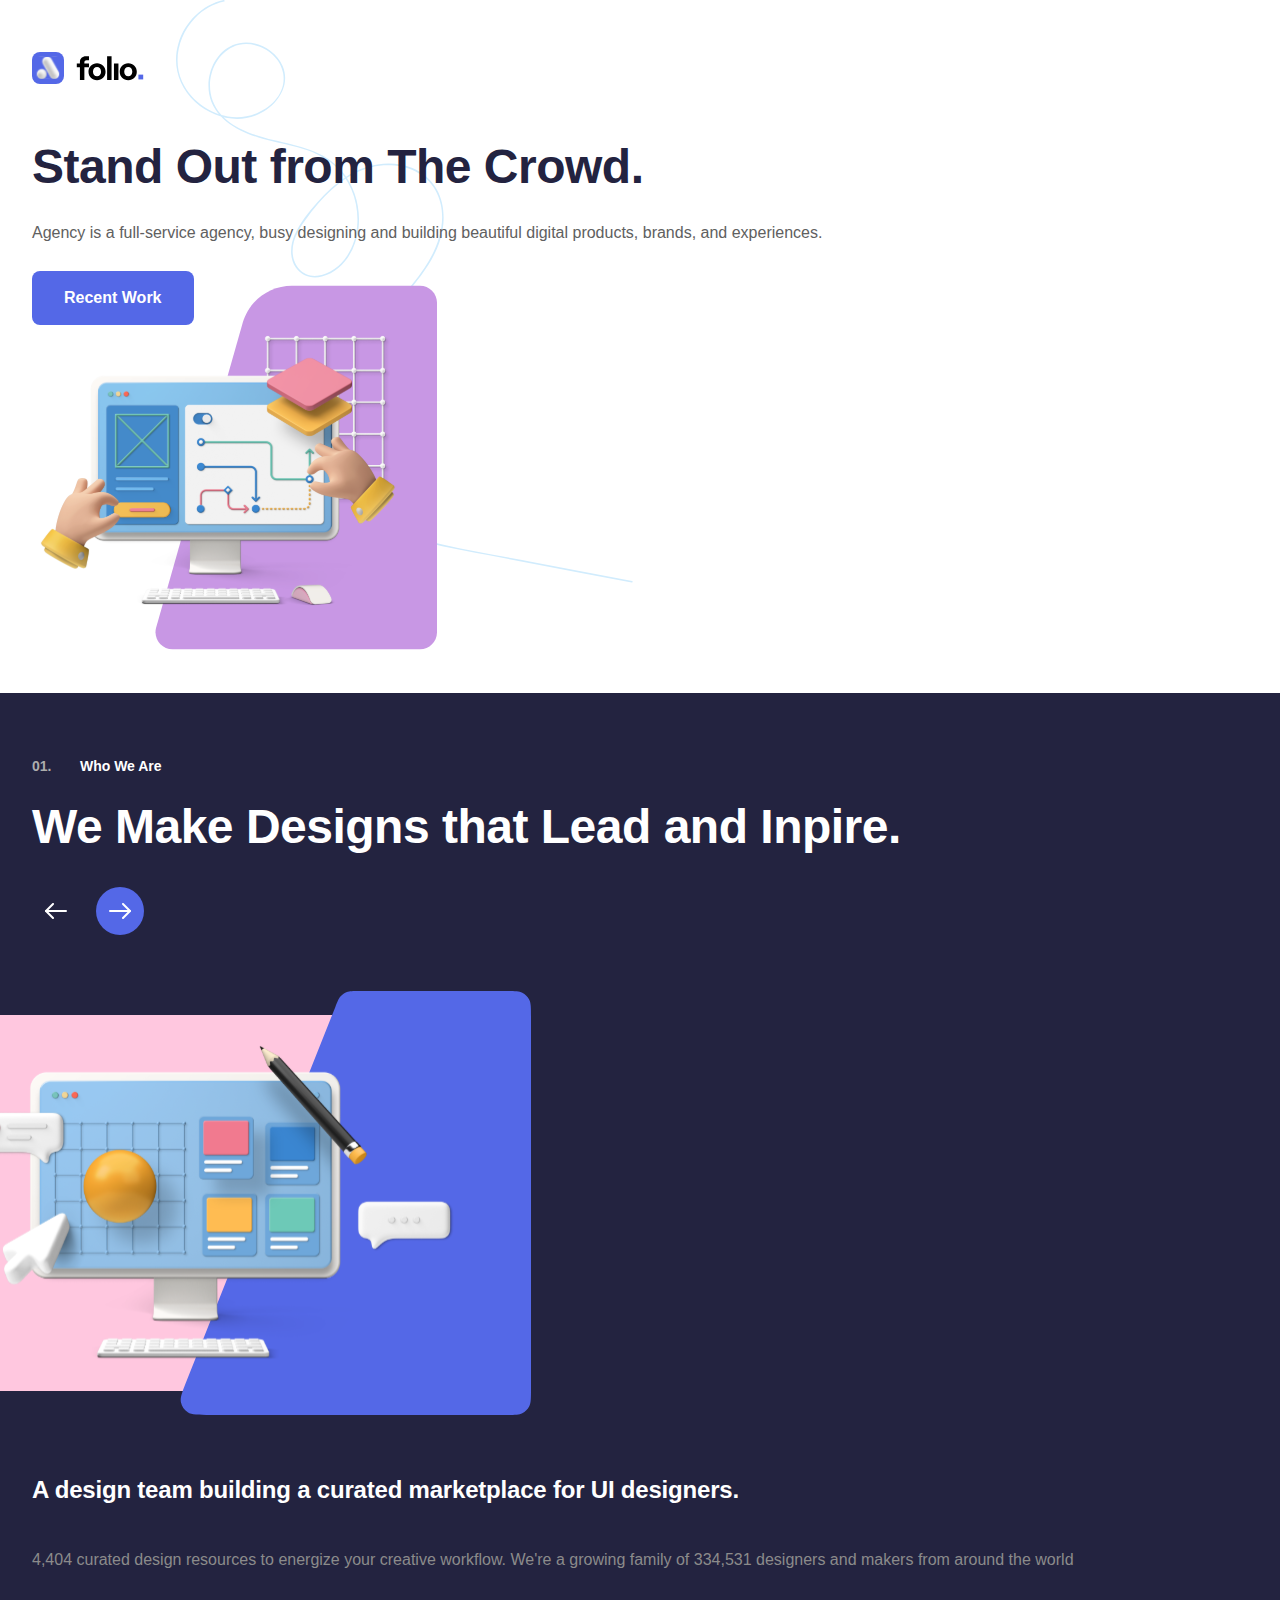
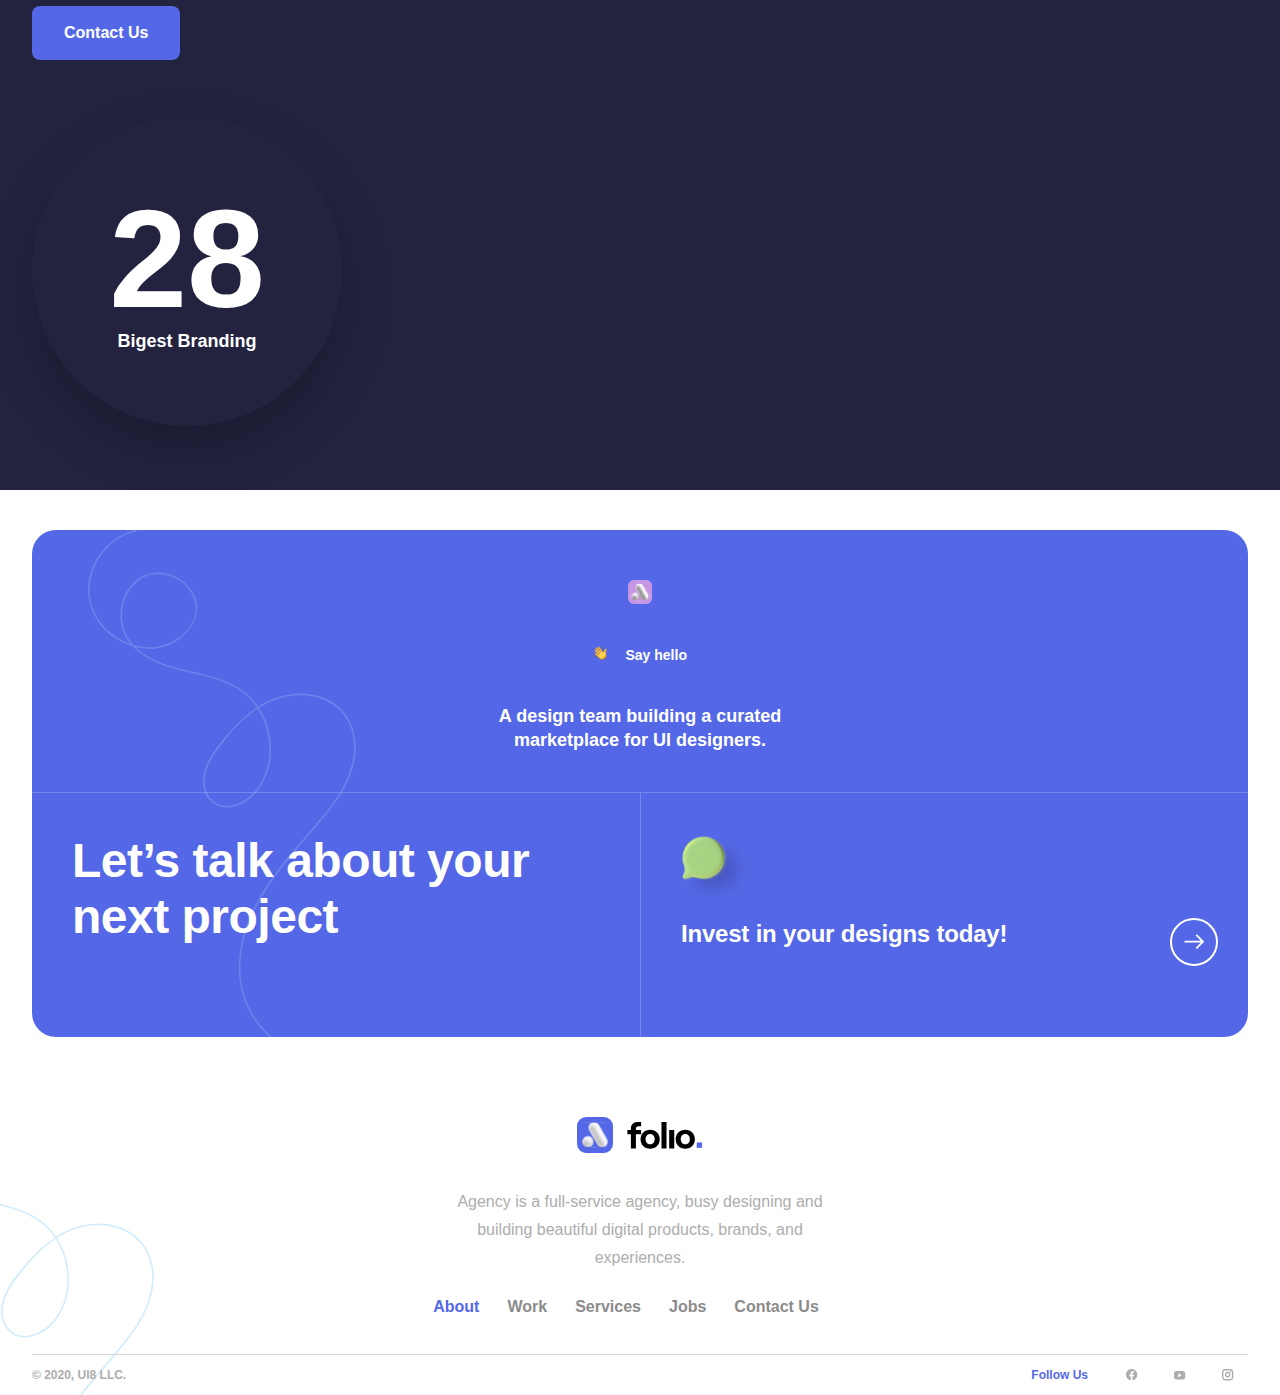
==== commit 89181fb6: "add responsive footer to all pages" ====
--- a/index.html
+++ b/index.html
@@ -116,51 +116,81 @@
   <footer class="footer">
     <div class="footer__card">
       <img src="./imgs/speech-bubble.svg" alt="Speech baloon" class="footer__speech">
+      <img src="./imgs/logo-purple.svg" alt="Logo Folio Agency" class="footer__logo">
 
       <p class="footer__greeting">
         <img src="./imgs/wave-hand.svg" alt="Say hello" class="footer__greeting-img">
         <span class="footer__greeting-text">Say hello</span>
       </p>
 
-      <p class="footer__info">A design team building a curated marketplace for UI designers.</p>
+      <div class="footer__info">
+        <p class="footer__content">
+          A design team building a curated marketplace for UI designers.
+        </p>
+      </div>
 
-      <h2 class="footer__invite">Let’s talk about your next project</h2>
+      <div class="footer__bottom">
+        <div class="footer__left">
+          <h2 class="footer__invite">Let’s talk about your next project</h2>
 
-      <div class="footer__card-container">
-        <a href="#" class="footer__button">Contact Us</a>
+          <div class="footer__card-container">
+            <a href="#" class="footer__button">Contact Us</a>
+          </div>
+        </div>
+
+        <div class="footer__right">
+          <img src="./imgs/speech-bubble.svg" alt="Speech baloon" class="footer__right-speech">
+          <p class="footer__right-text">Invest in your designs today!</p>
+          <div class="footer__right-arrow">
+            <img src="./imgs/arrow.svg" alt="Arrow" class="footer__right-image">
+          </div>
+        </div>
       </div>
     </div>
 
     <div class="footer__container">
       <img src="./imgs/logo-light-mode.svg" alt="Logo Folio Agency" class="footer__image">
 
-      <p class="footer__text">Agency is a full-service agency, busy designing and building.</p>
+      <p class="footer__text footer__text--mobile">Agency is a full-service agency, busy designing and building.</p>
+      <p class="footer__text footer__text--tablet">Agency is a full-service agency, busy designing and building beautiful digital products, brands, and experiences.</p>
 
       <div class="select">
-        <span class="select__label">Home</span>
+        <span class="select__label">Jobs</span>
         <img src="./imgs/dropdown-dark.svg" alt="Dropdown" class="select__icon">
       </div>
 
-      <ul class="social-media social-media--footer">
-        <li class="social-media__item social-media__item--footer social-media--facebook">
-          <a href="https://pt-br.facebook.com/" class="social-media__link social-media__link--primary">
-            <img src="./imgs/facebook.svg" alt="Facebook" class="social-media__image">
-          </a>
-        </li>
-        <li class="social-media__item social-media__item--footer social-media--youtube">
-          <a href="https://www.youtube.com/" class="social-media__link">
-            <img src="./imgs/youtube.svg" alt="Youtube" class="social-media__image">
-          </a>
-        </li>
-        <li class="social-media__item social-media__item--footer social-media--instagram">
-          <a href="https://www.instagram.com/" class="social-media__link">
-            <img src="./imgs/instagram.svg" alt="Instagram" class="social-media__image">
-          </a>
-        </li>
+      <ul class="footer__list">
+        <li class="footer__item"><a href="./about.html" class="footer__link footer__link--active">About</a></li>
+        <li class="footer__item"><a href="./work.html" class="footer__link">Work</a></li>
+        <li class="footer__item"><a href="./services.html" class="footer__link">Services</a></li>
+        <li class="footer__item"><a href="./cta.html" class="footer__link">Jobs</a></li>
+        <li class="footer__item"><a href="#" class="footer__link">Contact Us</a></li>
       </ul>
+
+      <div class="footer__footer">
+        <ul class="social-media social-media--footer">
+          <p class="social-media__follow">Follow Us</p>
+          <li class="social-media__item social-media__item--footer social-media--facebook">
+            <a href="https://pt-br.facebook.com/" class="social-media__link social-media__link--primary">
+              <img src="./imgs/facebook.svg" alt="Facebook" class="social-media__image social-media__image--mobile">
+              <img src="./imgs/logo-facebook.svg" alt="Facebook" class="social-media__image social-media__image--tablet">
+            </a>
+          </li>
+          <li class="social-media__item social-media__item--footer social-media--youtube">
+            <a href="https://www.youtube.com/" class="social-media__link">
+              <img src="./imgs/youtube.svg" alt="Youtube" class="social-media__image">
+            </a>
+          </li>
+          <li class="social-media__item social-media__item--footer social-media--instagram">
+            <a href="https://www.instagram.com/" class="social-media__link">
+              <img src="./imgs/instagram.svg" alt="Instagram" class="social-media__image">
+            </a>
+          </li>
+        </ul>
+
+        <p class="footer__copyright">© 2020, UI8 LLC.</p>
+      </div>
     </div>
-
-    <p class="footer__copyright">© 2020, UI8 LLC.</p>
   </footer>
 
   <script src="./js/index.js"></script>
--- a/styles/styles.css
+++ b/styles/styles.css
@@ -227,6 +227,11 @@
 .select__icon {
   width: 0.625rem;
 }
+@media (min-width: 768px) {
+  .select {
+    display: none;
+  }
+}
 
 .button {
   font-style: normal;
@@ -262,9 +267,13 @@
   background-position-y: 530px;
   background-position-x: -114px;
 }
+@media (min-width: 768px) {
+  .footer {
+    padding-bottom: 0;
+  }
+}
 .footer__card {
   padding-top: 50px;
-  padding-bottom: 32px;
   margin: 0 32px;
   border-radius: 24px;
   background-color: #5468E7;
@@ -273,14 +282,29 @@
   background-position-x: 56px;
   text-align: center;
 }
+@media (min-width: 768px) {
+  .footer__card {
+    background-image: url(../../imgs/line-footer-tablet.svg);
+  }
+}
 .footer__card-container {
   padding: 0 24px;
+}
+@media (min-width: 768px) {
+  .footer__card-container {
+    display: none;
+  }
 }
 .footer__speech {
   position: relative;
   left: 20px;
   margin-bottom: 6px;
 }
+@media (min-width: 768px) {
+  .footer__speech {
+    display: none;
+  }
+}
 .footer__greeting-img {
   width: 0.875rem;
   margin-right: 0.875rem;
@@ -293,13 +317,21 @@
   color: #FFFFFF;
 }
 .footer__info {
+  padding: 40px;
+  border-bottom: 1px solid rgba(255, 255, 255, 0.2);
+}
+.footer__content {
   font-style: normal;
   font-weight: 600;
   font-size: 1.125rem;
   line-height: 1.5rem;
   color: #FFFFFF;
-  padding: 40px;
-  border-bottom: 1px solid rgba(255, 255, 255, 0.2);
+}
+@media (min-width: 768px) {
+  .footer__content {
+    width: 350px;
+    margin: 0 auto;
+  }
 }
 .footer__invite {
   font-style: normal;
@@ -310,6 +342,19 @@
   color: #FFFFFF;
   margin: 40px 0;
   padding: 0 24px;
+}
+@media (min-width: 768px) {
+  .footer__invite {
+    font-style: normal;
+    font-weight: 700;
+    font-size: 3rem;
+    line-height: 3.5rem;
+    letter-spacing: -0.03125rem;
+    color: #FFFFFF;
+    text-align: left;
+    padding: 40px 30px 60px 40px;
+    margin: 0;
+  }
 }
 .footer__button {
   font-style: normal;
@@ -340,6 +385,25 @@
   margin-top: 32px;
   margin-bottom: 24px;
 }
+@media (min-width: 768px) {
+  .footer__text {
+    width: 400px;
+    margin: 32px auto 24px;
+  }
+}
+.footer__text--tablet {
+  display: none;
+}
+@media (min-width: 768px) {
+  .footer__text--tablet {
+    display: block;
+  }
+}
+@media (min-width: 768px) {
+  .footer__text--mobile {
+    display: none;
+  }
+}
 .footer__copyright {
   font-style: normal;
   font-weight: 600;
@@ -349,6 +413,95 @@
   margin-top: 32px;
   text-align: center;
 }
+@media (min-width: 768px) {
+  .footer__copyright {
+    margin-top: 0;
+  }
+}
+.footer__logo {
+  display: none;
+}
+@media (min-width: 768px) {
+  .footer__logo {
+    display: block;
+    margin: 0 auto 40px;
+  }
+}
+.footer__left {
+  padding-bottom: 32px;
+}
+.footer__right {
+  display: none;
+}
+@media (min-width: 768px) {
+  .footer__right {
+    border-left: 1px solid rgba(255, 255, 255, 0.2);
+    display: grid;
+    grid-template-columns: 1fr auto;
+    -moz-column-gap: 20px;
+         column-gap: 20px;
+    padding: 40px 30px 60px 40px;
+  }
+  .footer__right-speech {
+    grid-column: span 2;
+  }
+  .footer__right-text {
+    font-style: normal;
+    font-weight: 700;
+    font-size: 1.5rem;
+    line-height: 2rem;
+    letter-spacing: -0.0125rem;
+    color: #FFFFFF;
+    text-align: left;
+  }
+  .footer__right-arrow {
+    display: flex;
+    align-items: center;
+    justify-content: center;
+    border-radius: 50%;
+    height: 44px;
+    width: 44px;
+    border: 2px solid #FFFFFF;
+  }
+  .footer__right-image {
+    width: 20px;
+  }
+}
+.footer__list {
+  display: none;
+}
+@media (min-width: 768px) {
+  .footer__list {
+    display: flex;
+    justify-content: center;
+  }
+}
+@media (min-width: 768px) {
+  .footer__bottom {
+    display: grid;
+    grid-template-columns: 50% 50%;
+  }
+  .footer__link {
+    font-style: normal;
+    font-weight: 600;
+    font-size: 1rem;
+    line-height: 1.375rem;
+    color: #8B8B8B;
+    margin-right: 28px;
+    text-decoration: none;
+  }
+  .footer__link--active {
+    color: #5468E7;
+  }
+  .footer__footer {
+    display: flex;
+    flex-direction: row-reverse;
+    justify-content: space-between;
+    align-items: center;
+    border-top: 1px solid #D8D8D8;
+    margin-top: 36px;
+  }
+}
 
 .social-media {
   display: flex;
@@ -362,6 +515,11 @@
   align-items: center;
   justify-content: center;
   margin-top: 32px;
+}
+@media (min-width: 768px) {
+  .social-media--footer {
+    margin-top: 0;
+  }
 }
 .social-media__item {
   width: 2.5rem;
@@ -391,6 +549,39 @@
 .social-media__link--primary {
   border: 1px solid #5468E7;
   background-color: #5468E7;
+}
+@media (min-width: 768px) {
+  .social-media__link {
+    border: none;
+    background-color: transparent;
+  }
+}
+.social-media__follow {
+  display: none;
+  font-style: normal;
+  font-weight: 600;
+  font-size: 0.75rem;
+  line-height: 1rem;
+  color: #5468E7;
+}
+@media (min-width: 768px) {
+  .social-media__follow {
+    margin-right: 24px;
+    display: block;
+  }
+}
+.social-media__image--tablet {
+  display: none;
+}
+@media (min-width: 768px) {
+  .social-media__image--tablet {
+    display: block;
+  }
+}
+@media (min-width: 768px) {
+  .social-media__image--mobile {
+    display: none;
+  }
 }
 
 .cta {
@@ -441,6 +632,11 @@
   margin: 0 32px;
   padding: 45px 40px;
   box-shadow: -4px 16px 46px 5px #EDEDED;
+}
+@media (min-width: 768px) {
+  .jobs__card-item {
+    margin: 0;
+  }
 }
 .jobs__card-item--highlight {
   background-color: #232340;
@@ -452,6 +648,14 @@
   padding-bottom: 12px;
   padding-top: 12px;
 }
+@media (min-width: 768px) {
+  .jobs__card-item--highlight {
+    margin: 0;
+    border-radius: 24px;
+    grid-template-columns: 1fr auto;
+    padding-right: 12px;
+  }
+}
 .jobs__card-title {
   font-style: normal;
   font-weight: 700;
@@ -496,6 +700,39 @@
 .jobs__card-image {
   grid-row: 1/span 3;
   grid-column: 2;
+  align-self: center;
+}
+.jobs__image {
+  display: none;
+}
+@media (min-width: 768px) {
+  .jobs__image {
+    display: block;
+  }
+}
+@media (min-width: 768px) {
+  .jobs__container--tablet {
+    display: grid;
+    grid-template-columns: auto 320px 1fr;
+    gap: 24px;
+    padding: 0 32px;
+    max-width: 840px;
+    margin: 0 auto;
+  }
+}
+.jobs__available {
+  display: flex;
+  align-items: center;
+  margin-top: 32px;
+}
+.jobs__available-text {
+  font-style: normal;
+  font-weight: 600;
+  font-size: 1rem;
+  line-height: 1.375rem;
+  color: #8B8B8B;
+  margin-left: 16px;
+  width: 80px;
 }
 
 .summary__title {
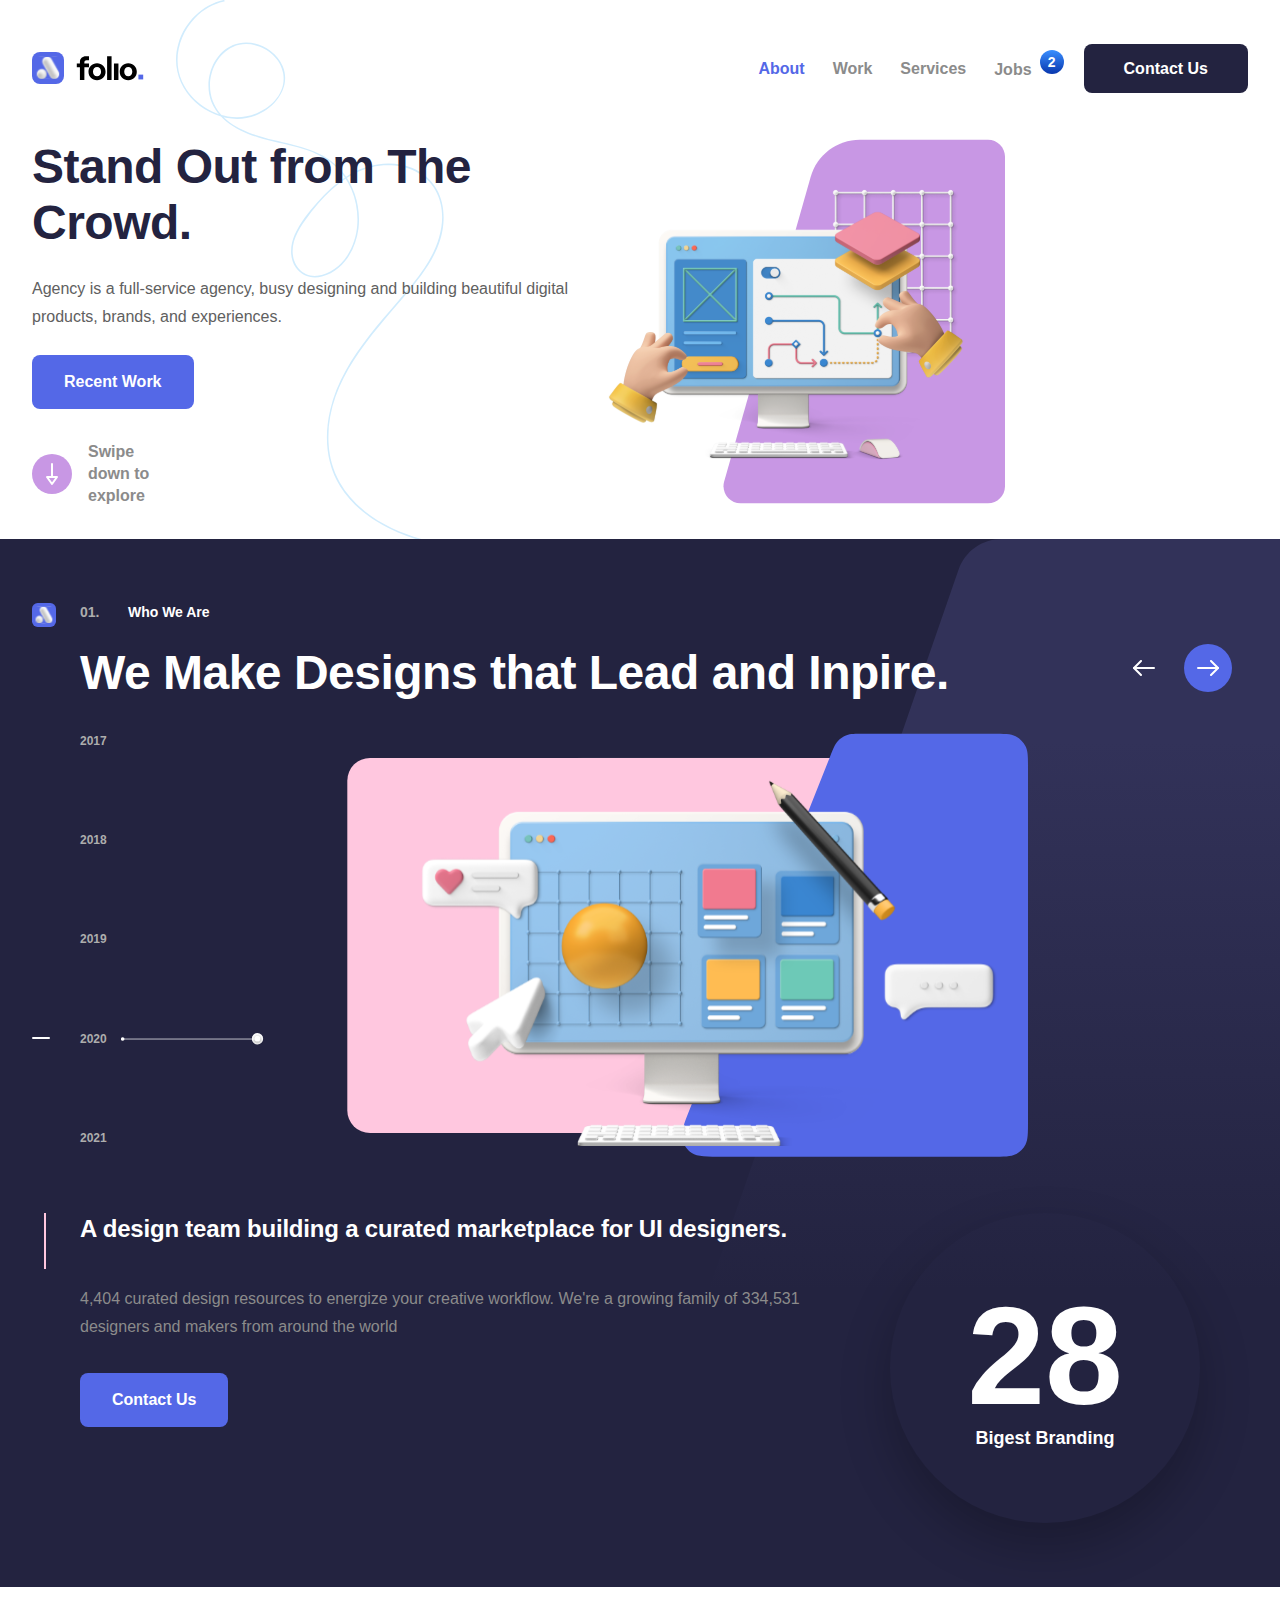
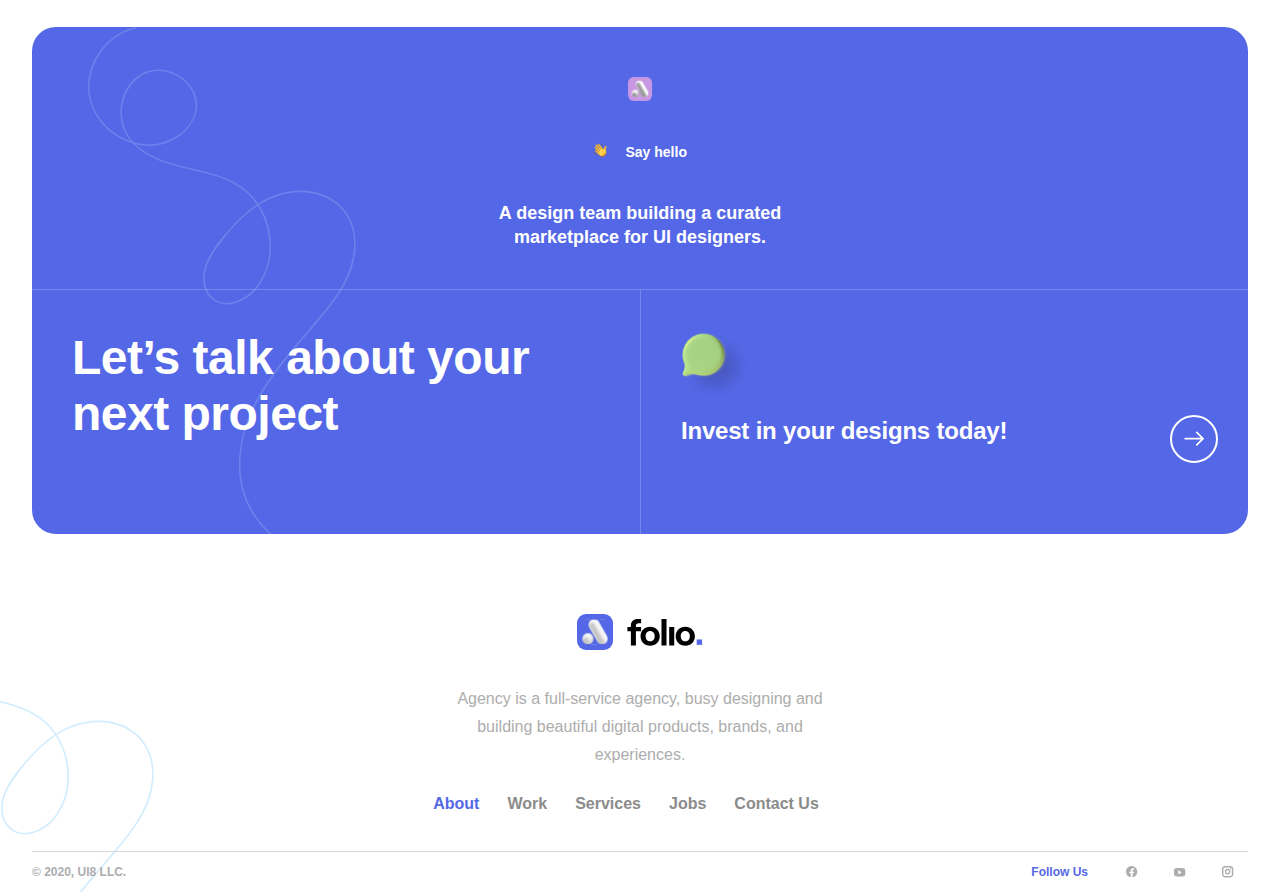
==== commit d3e58b72: "responsive pages index and about" ====
--- a/index.html
+++ b/index.html
@@ -21,6 +21,15 @@
       <a href="./" class="header__logo">
         <img src="./imgs/logo-light-mode.svg" alt="Logo Folio Agency" class="header__image">
       </a>
+
+      <ul class="header__list">
+        <li class="header__item"><a href="./about.html" class="header__link  header__link--active">About</a></li>
+        <li class="header__item"><a href="./work.html" class="header__link">Work</a></li>
+        <li class="header__item"><a href="./services.html" class="header__link">Services</a></li>
+        <li class="header__item"><a href="./cta.html" class="header__link header__link--notification">Jobs</a></li>
+        <li class="header__item"><a href="#" class="header__link header__link--contact">Contact Us</a></li>
+      </ul>
+
       <button type="button" class="header__button js-toggle-menu-button">
         <img src="./imgs/menu.svg" alt="Menu icon" class="header__icon header__icon--hamburger">
       </button>
@@ -62,25 +71,36 @@
       </ul>
     </nav>
 
-    <div class="container">
-      <h1 class="summary__title">Stand Out from The Crowd.</h1>
-
-      <p class="summary__text mb-24">Agency is a full-service agency, busy designing and building beautiful digital products, brands, and experiences.</p>
-
-      <a href="#" class="button">Recent Work</a>
-    </div>
-
-    <img src="./imgs/hero-graphic.svg" alt="Hero Graphic" class="hero__image">
+    <div class="hero__container--tablet">
+      <div class="container">
+        <h1 class="summary__title">Stand Out from The Crowd.</h1>
+
+        <p class="summary__text mb-24">Agency is a full-service agency, busy designing and building beautiful digital products, brands, and experiences.</p>
+
+        <a href="#" class="button">Recent Work</a>
+
+        <div class="hero__swipe">
+          <img src="./imgs/hero-swipe.svg" alt="Swipe down to explore" class="hero__swipe-image">
+          <p class="hero__swipe-text">Swipe down to explore</p>
+        </div>
+      </div>
+
+      <img src="./imgs/hero-graphic.svg" alt="Hero Graphic" class="hero__image">
+    </div>
   </section>
 
   <section class="about">
-    <div class="container">
-      <div class="summary__tag">
-        <span class="summary__tag-number summary__tag-number--dark-mode">01.</span>
-        <span class="summary__tag-text summary__tag-text--dark-mode">Who We Are</span>
-      </div>
-
-      <div class="summary__title summary__title--dark-mode mb-32">We Make Designs that Lead and Inpire.</div>
+    <div class="container about__container--tablet">
+      <img src="./imgs/logo-primary.svg" alt="Logo" class="about__logo">
+
+      <div class="summary">
+        <div class="summary__tag">
+          <span class="summary__tag-number summary__tag-number--dark-mode">01.</span>
+          <span class="summary__tag-text summary__tag-text--dark-mode">Who We Are</span>
+        </div>
+
+        <div class="summary__title summary__title--dark-mode mb-32">We Make Designs that Lead and Inpire.</div>
+      </div>
 
       <div class="navigation">
         <button class="navigation__button navigation__button--transparent">
@@ -97,14 +117,27 @@
       </div>
     </div>
 
-    <img src="./imgs/who-we-are.svg" alt="Who We Are" class="about__image">
-
-    <div class="container">
-      <h6 class="about__heading">A design team building a curated marketplace for UI designers.</h6>
-
-      <p class="about__text">4,404 curated design resources to energize your creative workflow. We're a growing family of 334,531 designers and makers from around the world</p>
-
-      <a href="#" class="button">Contact Us</a>
+    <div class="timeline">
+      <ul class="timeline__years">
+        <li class="timeline__item">2017</li>
+        <li class="timeline__item">2018</li>
+        <li class="timeline__item">2019</li>
+        <li class="timeline__item timeline__item--active">2020</li>
+        <li class="timeline__item">2021</li>
+      </ul>
+
+      <img src="./imgs/who-we-are.svg" alt="Who We Are" class="timeline__image timeline__image--mobile">
+      <img src="./imgs/who-we-are-tablet.svg" alt="Who We Are" class="timeline__image timeline__image--tablet">
+    </div>
+
+    <div class="about__info">
+      <div class="about__description">
+        <h6 class="about__heading">A design team building a curated marketplace for UI designers.</h6>
+
+        <p class="about__text">4,404 curated design resources to energize your creative workflow. We're a growing family of 334,531 designers and makers from around the world</p>
+
+        <a href="#" class="button">Contact Us</a>
+      </div>
 
       <div class="about__branding">
         <p class="about__branding-number">28</p>
--- a/styles/styles.css
+++ b/styles/styles.css
@@ -143,18 +143,45 @@
   top: -40px;
   left: 40px;
 }
+@media (min-width: 768px) {
+  .hero__image {
+    top: 0;
+    left: -32px;
+  }
+}
+@media (min-width: 768px) {
+  .hero__container--tablet {
+    display: grid;
+    grid-template-columns: 1fr 1fr;
+    padding-bottom: 32px;
+  }
+  .hero__swipe {
+    display: flex;
+    align-items: center;
+    margin-top: 32px;
+  }
+  .hero__swipe-text {
+    font-style: normal;
+    font-weight: 600;
+    font-size: 1rem;
+    line-height: 1.375rem;
+    color: #8B8B8B;
+    margin-left: 16px;
+    width: 90px;
+  }
+}
 
 .about {
   background-color: #232340;
   overflow-x: hidden;
   padding: 64px 0;
 }
-.about__image {
-  position: relative;
-  top: 0;
-  left: -115px;
-  height: 424px;
-  margin: 56px 0;
+@media (min-width: 768px) {
+  .about {
+    background-image: url(../../imgs/bg-about.svg);
+    background-repeat: no-repeat;
+    background-position-x: right;
+  }
 }
 .about__heading {
   font-style: normal;
@@ -184,6 +211,11 @@
   border-radius: 50%;
   margin-top: 56px;
 }
+@media (min-width: 768px) {
+  .about__branding {
+    margin-top: 0;
+  }
+}
 .about__branding-number {
   color: #FFFFFF;
   font-size: 8.75rem;
@@ -195,6 +227,52 @@
   font-size: 1.125rem;
   line-height: 1.5rem;
   color: #FFFFFF;
+}
+.about__logo {
+  display: none;
+}
+@media (min-width: 768px) {
+  .about__logo {
+    display: block;
+  }
+}
+@media (min-width: 768px) {
+  .about__container--tablet {
+    display: grid;
+    grid-template-columns: 24px 1fr auto;
+    gap: 24px;
+  }
+  .about__info {
+    margin-top: 56px;
+    padding: 0 32px;
+    display: grid;
+    grid-template-columns: 1fr auto;
+    gap: 32px;
+  }
+}
+@media (min-width: 768px) and (min-width: 1024px) {
+  .about__info {
+    padding: 0 80px;
+  }
+}
+@media (min-width: 768px) {
+  .about__description {
+    position: relative;
+  }
+  .about__description::before {
+    content: "";
+    position: absolute;
+    top: 0;
+    left: -16px;
+    width: 2px;
+    height: 56px;
+    background-color: #FFC7DF;
+  }
+}
+@media (min-width: 768px) and (min-width: 1024px) {
+  .about__description::before {
+    left: -36px;
+  }
 }
 
 .select {
@@ -589,6 +667,64 @@
   position: relative;
   padding-bottom: 48px;
 }
+@media (min-width: 768px) {
+  .cta {
+    border-radius: 28px;
+    padding: 80px;
+    display: grid;
+    grid-template-columns: 28px 260px;
+    gap: 300px;
+    background-color: #5468E7;
+    background-image: url(../../imgs/phone-tablet.svg);
+    background-repeat: no-repeat;
+    background-position-x: 24px;
+    background-position-y: 80px;
+  }
+  .cta__banner {
+    position: relative;
+    padding: 0 32px;
+  }
+}
+@media (min-width: 768px) and (min-width: 1024px) {
+  .cta__banner {
+    padding: 0 100px;
+  }
+}
+@media (min-width: 768px) {
+  .cta__banner::before {
+    content: "";
+    background: url(../../imgs/polygon-blue.svg);
+    background-repeat: no-repeat;
+    height: 100%;
+    width: 365px;
+    position: absolute;
+    top: 24px;
+    left: 12px;
+  }
+}
+@media (min-width: 768px) and (min-width: 1024px) {
+  .cta__banner::before {
+    left: 50px;
+  }
+}
+@media (min-width: 768px) {
+  .cta__banner::after {
+    content: "";
+    background: url(../../imgs/polygon-pink.svg);
+    background-repeat: no-repeat;
+    height: 100%;
+    width: 365px;
+    position: absolute;
+    top: 24px;
+    right: 0;
+    z-index: 2;
+  }
+}
+@media (min-width: 768px) and (min-width: 1024px) {
+  .cta__banner::after {
+    padding: 0 15px;
+  }
+}
 .cta__container {
   background-color: #5468E7;
   margin: 0 32px;
@@ -598,11 +734,29 @@
   height: 930px;
   box-sizing: border-box;
 }
+@media (min-width: 768px) {
+  .cta__container {
+    background-color: transparent;
+    height: 100%;
+    margin: 0;
+    padding: 0;
+    position: relative;
+    z-index: 3;
+  }
+}
 .cta__image {
   position: absolute;
   z-index: 0;
   top: 250px;
   left: -88px;
+}
+.cta__image--tablet {
+  display: none;
+}
+@media (min-width: 768px) {
+  .cta__image--mobile {
+    display: none;
+  }
 }
 
 .jobs {
@@ -776,6 +930,9 @@
 .summary__text--small {
   width: 180px;
 }
+.summary__text--medium {
+  width: 332px;
+}
 .summary__tag {
   margin-bottom: 24px;
 }
@@ -816,9 +973,20 @@
   gap: 32px;
   margin: 56px 32px 0;
 }
+@media (min-width: 768px) {
+  .projects {
+    grid-column: 2;
+    grid-template-columns: 1fr 1fr;
+  }
+}
 
 .project__image {
   max-width: 100%;
+}
+@media (min-width: 768px) {
+  .project__image {
+    width: 80%;
+  }
 }
 .project__image-container {
   background-color: #FFBA79;
@@ -833,6 +1001,11 @@
 .project__image-container--shade-2 {
   background-color: #908CFF;
 }
+@media (min-width: 768px) {
+  .project__image-container--shade-2 {
+    background-color: #D1ECFD;
+  }
+}
 .project__image-container--shade-3 {
   background-color: #E8BEFF;
 }
@@ -841,6 +1014,11 @@
 }
 .project__image-container--shade-5 {
   background-color: #D1ECFD;
+}
+@media (min-width: 768px) {
+  .project__image-container {
+    width: 90%;
+  }
 }
 .project__featured {
   position: absolute;
@@ -873,6 +1051,24 @@
   width: 228px;
   margin-top: 16px;
 }
+@media (min-width: 768px) {
+  .project__description {
+    width: 100%;
+  }
+}
+.project__description--tablet {
+  display: none;
+}
+@media (min-width: 768px) {
+  .project__description--tablet {
+    display: block;
+  }
+}
+@media (min-width: 768px) {
+  .project__description--mobile {
+    display: none;
+  }
+}
 .project__link {
   display: inline-flex;
   justify-content: center;
@@ -885,6 +1081,39 @@
 }
 .project__link-img {
   width: 20px;
+}
+@media (min-width: 768px) {
+  .project__link {
+    position: absolute;
+    top: 200px;
+    right: 0;
+  }
+}
+.project__featured {
+  display: none;
+}
+@media (min-width: 768px) {
+  .project__item {
+    position: relative;
+  }
+  .project__featured {
+    color: #FFFFFF;
+    font-weight: 600;
+    font-size: 0.625rem;
+    line-height: 0.8125rem;
+    margin-bottom: 16px;
+    display: inline-block;
+    background-color: #908CFF;
+    padding: 8px 16px;
+    border-radius: 14px;
+    height: -webkit-fit-content;
+    height: -moz-fit-content;
+    height: fit-content;
+    position: absolute;
+    top: 24px;
+    left: -24px;
+    z-index: 1;
+  }
 }
 
 .service {
@@ -994,6 +1223,11 @@
   justify-content: center;
   align-items: center;
 }
+@media (min-width: 768px) {
+  .carousel {
+    align-self: flex-start;
+  }
+}
 .carousel__navigation {
   display: flex;
   align-items: center;
@@ -1152,6 +1386,11 @@
   top: 0;
   left: 40px;
 }
+@media (min-width: 768px) {
+  .bento__image {
+    left: -32px;
+  }
+}
 .bento__featured {
   color: #FFFFFF;
   font-weight: 600;
@@ -1177,6 +1416,10 @@
   color: #5468E7;
   margin-top: 16px;
 }
+.bento__container--tablet {
+  display: grid;
+  grid-template-columns: 1fr 1fr;
+}
 
 .overview {
   background-image: url(../../imgs/line-bento.svg);
@@ -1188,6 +1431,15 @@
   position: relative;
   top: 0;
   left: 40px;
+}
+.overview__container--tablet {
+  padding-bottom: 56px;
+}
+@media (min-width: 768px) {
+  .overview__container--tablet {
+    display: grid;
+    grid-template-columns: 1fr 1fr;
+  }
 }
 
 .application {
@@ -1231,6 +1483,109 @@
   width: 92px;
 }
 
+@media (min-width: 768px) {
+  .recent-work {
+    display: grid;
+    grid-template-columns: 24px auto;
+    padding: 0 32px;
+    background-image: url(../../imgs/bg-recent.svg);
+    background-size: cover;
+  }
+}
+.recent-work__logo {
+  display: none;
+}
+@media (min-width: 768px) {
+  .recent-work__logo {
+    display: block;
+  }
+}
+
+.timeline {
+  display: grid;
+  grid-template-columns: 32px 1fr;
+  gap: 64px;
+  padding: 0 32px;
+}
+@media (min-width: 1024px) {
+  .timeline {
+    padding: 0 80px;
+  }
+}
+.timeline__years {
+  display: none;
+}
+@media (min-width: 768px) {
+  .timeline__years {
+    display: grid;
+    grid-template-columns: 1fr;
+    gap: 72px;
+  }
+}
+.timeline__image {
+  position: relative;
+  top: 0;
+  left: -115px;
+  height: 424px;
+  margin: 56px 0;
+}
+@media (min-width: 768px) {
+  .timeline__image {
+    position: initial;
+    margin: 0;
+  }
+  .timeline__image--mobile {
+    display: none;
+  }
+}
+.timeline__image--tablet {
+  display: none;
+}
+@media (min-width: 768px) {
+  .timeline__image--tablet {
+    display: block;
+    width: 100%;
+  }
+}
+@media (min-width: 768px) {
+  .timeline__item {
+    font-style: normal;
+    font-weight: 600;
+    font-size: 0.75rem;
+    line-height: 1rem;
+    color: #ADADAD;
+  }
+  .timeline__item--active {
+    position: relative;
+  }
+  .timeline__item--active::before {
+    content: "";
+    position: absolute;
+    top: 25%;
+    left: -24px;
+    width: 18px;
+    height: 2px;
+    border-radius: 1px;
+    background-color: #FFFFFF;
+  }
+}
+@media (min-width: 768px) and (min-width: 1024px) {
+  .timeline__item--active::before {
+    left: -48px;
+  }
+}
+@media (min-width: 768px) {
+  .timeline__item--active::after {
+    content: url(../../imgs/point-line.svg);
+    position: absolute;
+    top: 10%;
+    right: -24px;
+    width: 16px;
+    height: 2px;
+    border-radius: 1px;
+  }
+}
+
 .container {
   padding: 0 32px;
 }
@@ -1242,6 +1597,9 @@
   text-align: center;
 }
 
+.mr-32 {
+  margin-right: 32px;
+}
 .mb-8 {
   margin-bottom: 8px;
 }
@@ -1257,6 +1615,9 @@
 .mb-40 {
   margin-bottom: 40px;
 }
+.mt-0 {
+  margin-top: 0;
+}
 .mt-36 {
   margin-top: 36px;
 }
@@ -1265,9 +1626,33 @@
 }
 .mt-56 {
   margin-top: 56px;
+}
+@media (min-width: 768px) {
+  .mt-0--tablet {
+    margin-top: 0;
+  }
 }
 
 .z-index-1 {
   position: relative;
   z-index: 1;
+}
+
+@media (min-width: 768px) {
+  .d-none-tablet {
+    display: none;
+  }
+  .d-flex-tablet {
+    display: flex;
+    align-items: center;
+    justify-content: space-between;
+  }
+}
+.d-inline-flex-tablet {
+  display: none;
+}
+@media (min-width: 768px) {
+  .d-inline-flex-tablet {
+    display: inline-flex;
+  }
 }/*# sourceMappingURL=styles.css.map */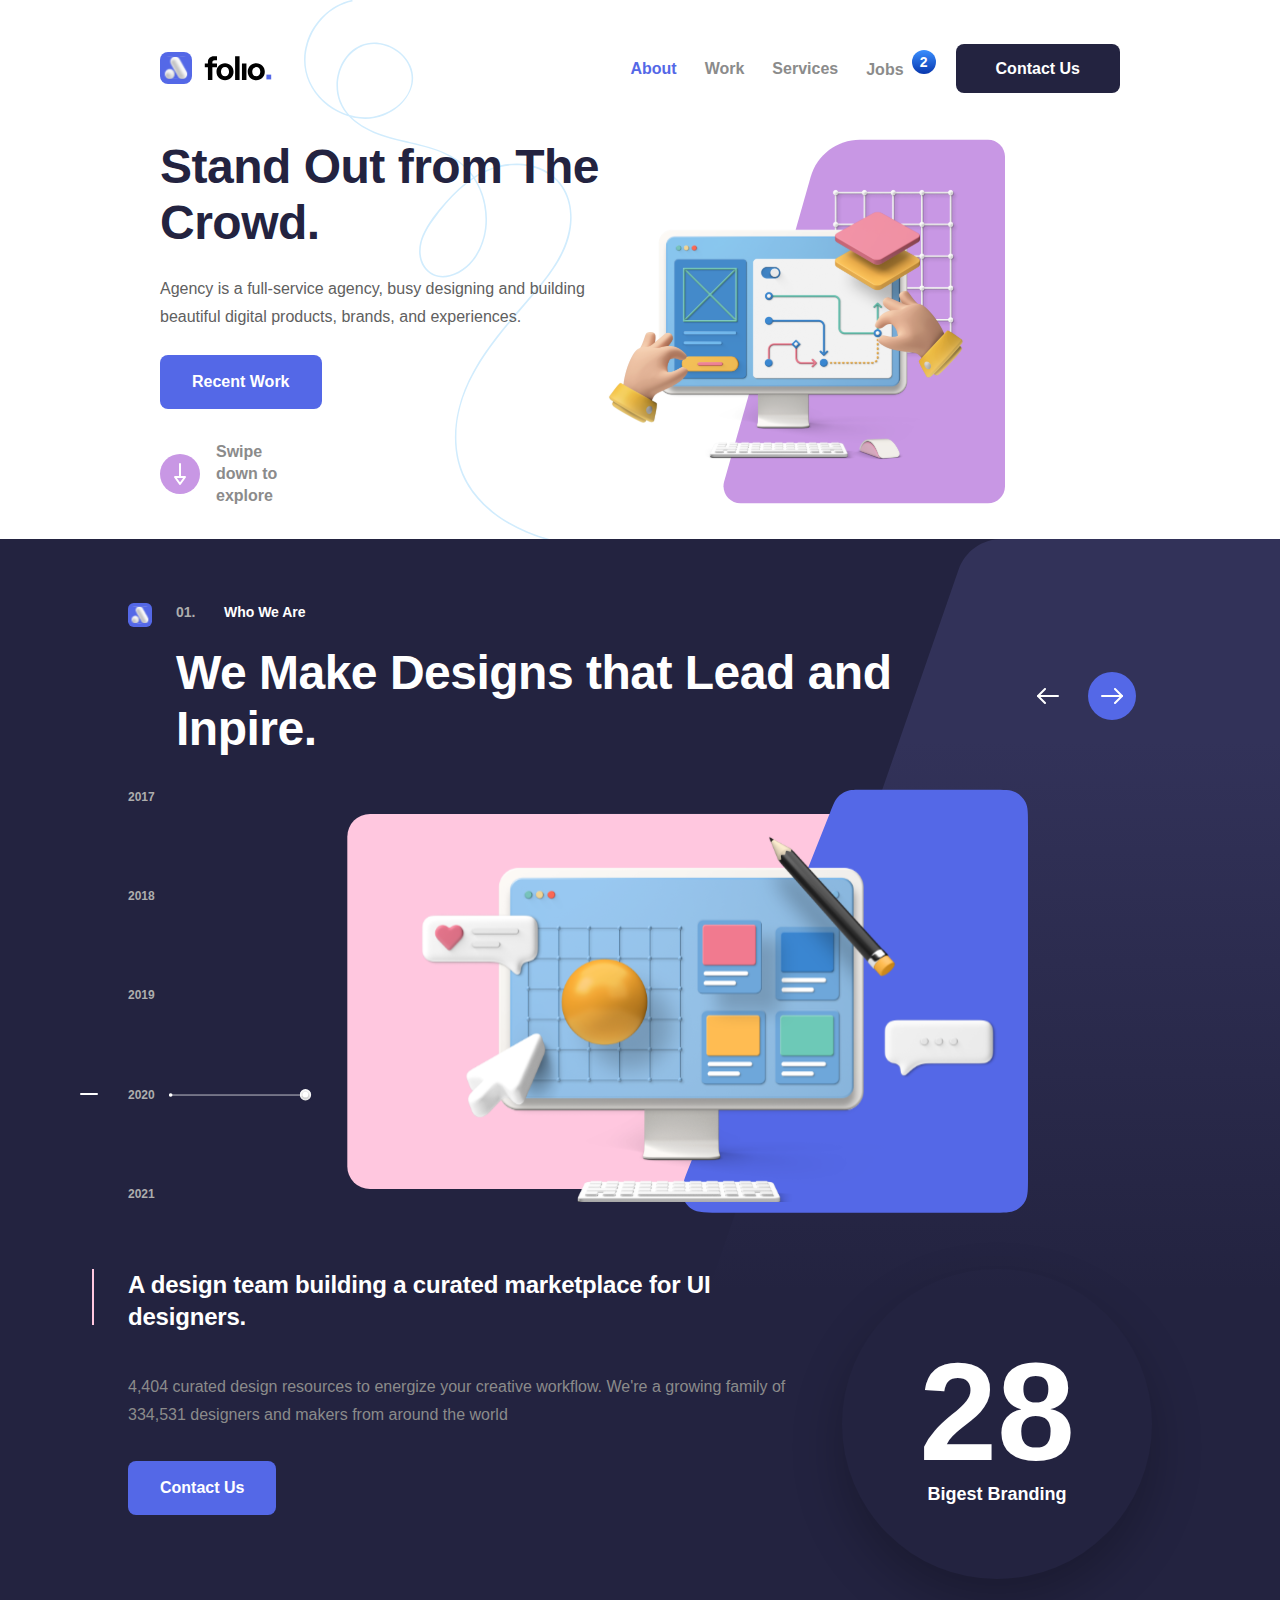
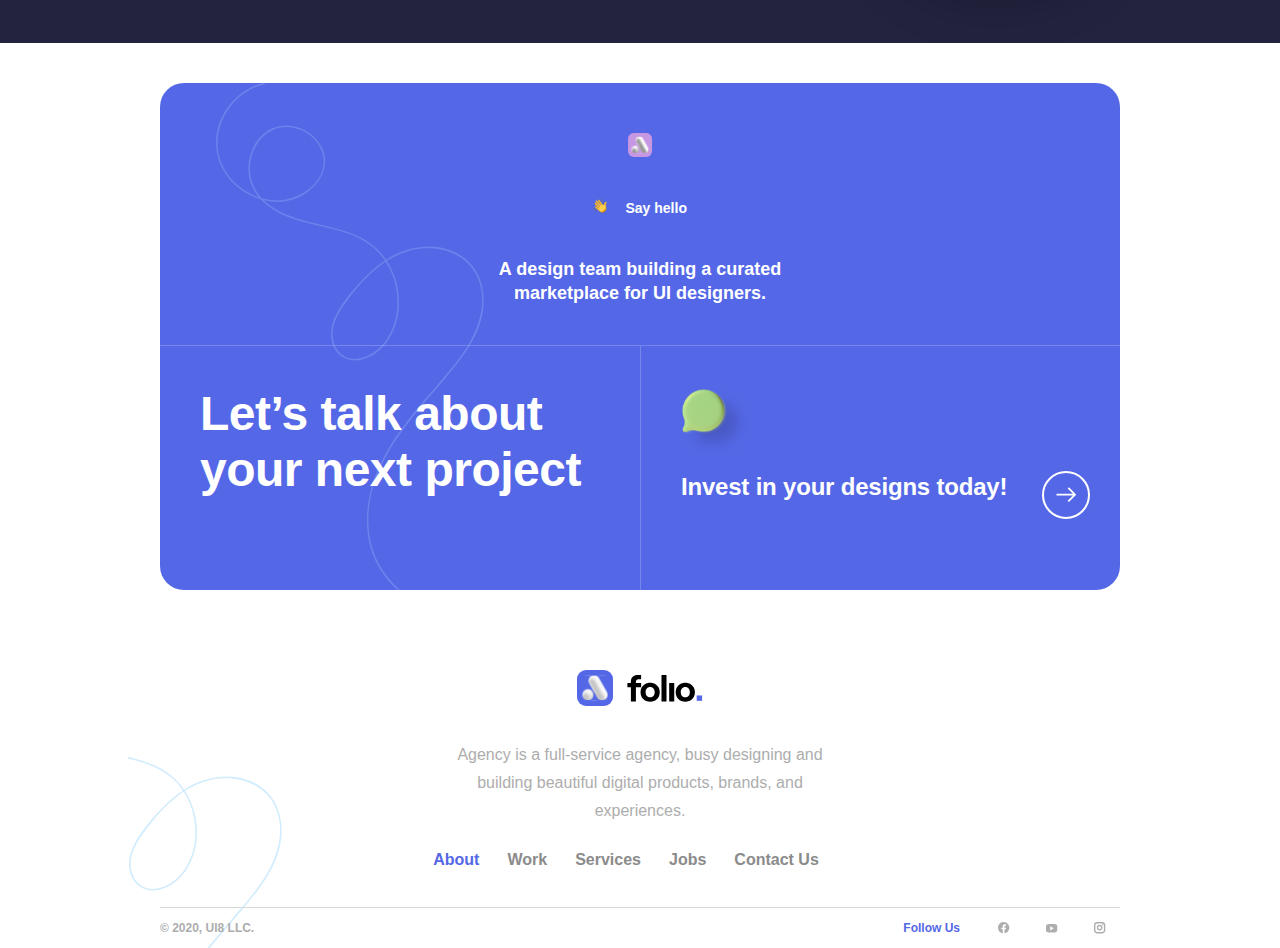
==== commit 68b3b225: "add desktop responsivity" ====
--- a/index.html
+++ b/index.html
@@ -16,7 +16,7 @@
   <link rel="stylesheet" href="./styles/styles.css">
 </head>
 <body>
-  <section class="hero">
+  <section class="hero container--large">
     <header class="header">
       <a href="./" class="header__logo">
         <img src="./imgs/logo-light-mode.svg" alt="Logo Folio Agency" class="header__image">
@@ -90,7 +90,7 @@
   </section>
 
   <section class="about">
-    <div class="container about__container--tablet">
+    <div class="container about__container--tablet container--large">
       <img src="./imgs/logo-primary.svg" alt="Logo" class="about__logo">
 
       <div class="summary">
@@ -117,7 +117,7 @@
       </div>
     </div>
 
-    <div class="timeline">
+    <div class="timeline container--large">
       <ul class="timeline__years">
         <li class="timeline__item">2017</li>
         <li class="timeline__item">2018</li>
@@ -130,7 +130,7 @@
       <img src="./imgs/who-we-are-tablet.svg" alt="Who We Are" class="timeline__image timeline__image--tablet">
     </div>
 
-    <div class="about__info">
+    <div class="about__info container--large">
       <div class="about__description">
         <h6 class="about__heading">A design team building a curated marketplace for UI designers.</h6>
 
@@ -146,7 +146,7 @@
     </div>
   </section>
 
-  <footer class="footer">
+  <footer class="footer container--large">
     <div class="footer__card">
       <img src="./imgs/speech-bubble.svg" alt="Speech baloon" class="footer__speech">
       <img src="./imgs/logo-purple.svg" alt="Logo Folio Agency" class="footer__logo">
--- a/styles/styles.css
+++ b/styles/styles.css
@@ -1020,19 +1020,6 @@
     width: 90%;
   }
 }
-.project__featured {
-  position: absolute;
-  left: 24px;
-  bottom: 24px;
-  color: #FFFFFF;
-  font-weight: 600;
-  font-size: 0.625rem;
-  line-height: 0.8125rem;
-  display: inline-block;
-  background-color: #908CFF;
-  padding: 8px 16px;
-  border-radius: 14px;
-}
 .project__title {
   font-style: normal;
   font-weight: 700;
@@ -1115,12 +1102,18 @@
     z-index: 1;
   }
 }
+@media (min-width: 768px) and (min-width: 768px) {
+  .project__featured {
+    left: -55%;
+  }
+}
 
 .service {
   background: linear-gradient(360deg, rgba(255, 255, 255, 0.0001) 0%, rgba(237, 229, 240, 0.504289) 100%);
 }
 .service__line {
   background: url(../../imgs/line-services.svg);
+  background-repeat: no-repeat;
   position: absolute;
   top: 976px;
   left: 0;
@@ -1128,8 +1121,16 @@
   height: 560px;
   z-index: -1;
 }
+@media (min-width: 768px) {
+  .service__line {
+    top: 0;
+    left: 32px;
+    width: 80%;
+  }
+}
 .service__line-2 {
   background: url(../../imgs/line-services-2.svg);
+  background-repeat: no-repeat;
   position: absolute;
   top: 1836px;
   left: -53px;
@@ -1137,10 +1138,29 @@
   height: 560px;
   z-index: -1;
 }
+@media (min-width: 768px) {
+  .service__line-2 {
+    display: none;
+  }
+}
 .service__list {
   display: grid;
   grid-template-columns: 1fr;
   gap: 24px;
+  padding: 0 32px;
+}
+@media (min-width: 768px) {
+  .service__list {
+    grid-template-columns: repeat(4, 1fr);
+    gap: 0;
+    align-items: center;
+    margin: 96px 0;
+  }
+}
+@media (min-width: 1024px) {
+  .service__list {
+    padding: 0 96px;
+  }
 }
 .service__item {
   display: flex;
@@ -1152,10 +1172,30 @@
   box-sizing: border-box;
   padding: 48px 0;
 }
+@media (min-width: 768px) {
+  .service__item {
+    flex-direction: column;
+    box-shadow: none;
+    box-shadow: 0 6px rgba(237, 237, 237, 0.5);
+    border-radius: 0;
+  }
+  .service__item:first-of-type {
+    border-radius: 32px 0 0 32px;
+  }
+  .service__item:last-of-type {
+    border-radius: 0 32px 32px 0;
+  }
+}
 .service__item--highlight {
   background-color: #5468E7;
   box-shadow: none;
 }
+@media (min-width: 768px) {
+  .service__item--highlight {
+    border-radius: 32px;
+    height: 150%;
+  }
+}
 .service__name {
   margin-left: 24px;
   font-style: normal;
@@ -1164,8 +1204,45 @@
   line-height: 1.5rem;
   color: #5468E7;
 }
+@media (min-width: 768px) {
+  .service__name {
+    margin: 0;
+    margin-top: 32px;
+  }
+}
 .service__name--highlight {
   color: #FFFFFF;
+}
+.service__achievments-logo {
+  display: none;
+}
+@media (min-width: 768px) {
+  .service__achievments-logo {
+    display: inline-block;
+    margin-right: 32px;
+  }
+}
+@media (min-width: 768px) {
+  .service__container--tablet {
+    display: grid;
+    grid-template-columns: 24px 1fr auto;
+    padding: 0 32px;
+  }
+  .service__achievments-container {
+    display: grid;
+    grid-template-columns: 1fr 1fr;
+  }
+  .service__achievments-container .carousel {
+    grid-column: 1;
+    grid-row: 1/span 2;
+  }
+}
+@media (min-width: 1024px) {
+  .service__container--tablet {
+    display: grid;
+    grid-template-columns: 24px 1fr auto;
+    padding: 0 96px;
+  }
 }
 
 .successfull__number {
@@ -1268,6 +1345,48 @@
   width: 100%;
   height: 600px;
   position: absolute;
+}
+@media (min-width: 768px) {
+  .cs-about::after {
+    background-position-x: center;
+  }
+}
+.cs-about__logo {
+  display: none;
+}
+@media (min-width: 768px) {
+  .cs-about__logo {
+    display: block;
+    grid-row: 1/span 2;
+  }
+}
+@media (min-width: 768px) {
+  .cs-about__container {
+    display: grid;
+    grid-template-columns: 24px 1fr;
+    padding: 0 32px;
+  }
+  .cs-about__container .numbers {
+    display: grid;
+    grid-template-columns: 1fr 1fr;
+  }
+  .cs-about__container .numbers .numbers__item:first-child {
+    grid-row: 1;
+    grid-column: 2;
+  }
+  .cs-about__container .numbers .numbers__item:last-child {
+    grid-row: 1;
+    grid-column: 1;
+    margin-top: 100px;
+  }
+}
+
+@media (min-width: 768px) {
+  .cs-about__visual-container {
+    display: grid;
+    grid-template-columns: 24px 1fr 1fr;
+    padding: 0 32px;
+  }
 }
 
 .numbers {
@@ -1500,6 +1619,9 @@
     display: block;
   }
 }
+.recent-work .project__featured {
+  display: none;
+}
 
 .timeline {
   display: grid;
@@ -1586,15 +1708,109 @@
   }
 }
 
+.work__logo {
+  display: none;
+}
+
+@media (min-width: 768px) {
+  .work__projects {
+    display: grid;
+    grid-template-columns: 1fr 1fr;
+    grid-template-rows: repeat(3, auto);
+  }
+  .work__projects .project__item:first-of-type {
+    grid-column: span 2;
+    display: grid;
+    grid-template-columns: 1fr 2fr;
+  }
+  .work__projects .project__item:first-of-type .project__info {
+    grid-column: 1;
+    grid-row: 1;
+    margin-top: 48px;
+  }
+  .work__projects .project__item:first-of-type .project__image-container {
+    grid-row: 1;
+    grid-column: 2;
+  }
+  .work__projects .project__item:first-of-type .project__link {
+    top: 80px;
+    right: 20px;
+  }
+  .work__projects .project__item:not(.project__item:first-of-type) {
+    display: grid;
+    grid-template-rows: auto auto 1fr;
+  }
+  .work__projects .project__item:not(.project__item:first-of-type) .project__title {
+    grid-row: 1;
+    margin-bottom: 24px;
+  }
+  .work__projects .project__item:not(.project__item:first-of-type) .project__link {
+    top: 300px;
+  }
+  .work__projects .project__item:not(.project__item:first-of-type):nth-of-type(2n) {
+    margin-top: 200px;
+  }
+  .work__logo {
+    display: block;
+    margin-right: 24px;
+  }
+  .work__container--tablet {
+    display: grid;
+    grid-template-columns: 24px 1fr 120px;
+    padding: 0 32px;
+  }
+  .work__container--tablet .work__button {
+    margin: 0;
+    padding: 0;
+    margin-top: 48px;
+  }
+  .work__container--tablet .work__button .button {
+    padding: 0.5rem 1rem;
+  }
+}
+@media (min-width: 768px) {
+  .project__link--mobile {
+    display: none;
+  }
+}
+
+.project__link--tablet {
+  display: none;
+}
+@media (min-width: 768px) {
+  .project__link--tablet {
+    display: block;
+    display: flex;
+    justify-content: center;
+    align-items: center;
+    border: none;
+    border-radius: 50%;
+    background-color: #5468E7;
+    border: none;
+  }
+}
+
 .container {
   padding: 0 32px;
 }
 .container--small {
   padding: 0 58px;
 }
+@media (min-width: 1280px) {
+  .container--large {
+    max-width: 1024px;
+    margin-right: auto;
+    margin-left: auto;
+  }
+}
 
 .text-align-center {
   text-align: center;
+}
+
+.align-items-center {
+  display: flex;
+  align-items: center;
 }
 
 .mr-32 {
@@ -1638,6 +1854,14 @@
   z-index: 1;
 }
 
+.d-block-tablet {
+  display: none;
+}
+@media (min-width: 768px) {
+  .d-block-tablet {
+    display: block;
+  }
+}
 @media (min-width: 768px) {
   .d-none-tablet {
     display: none;
